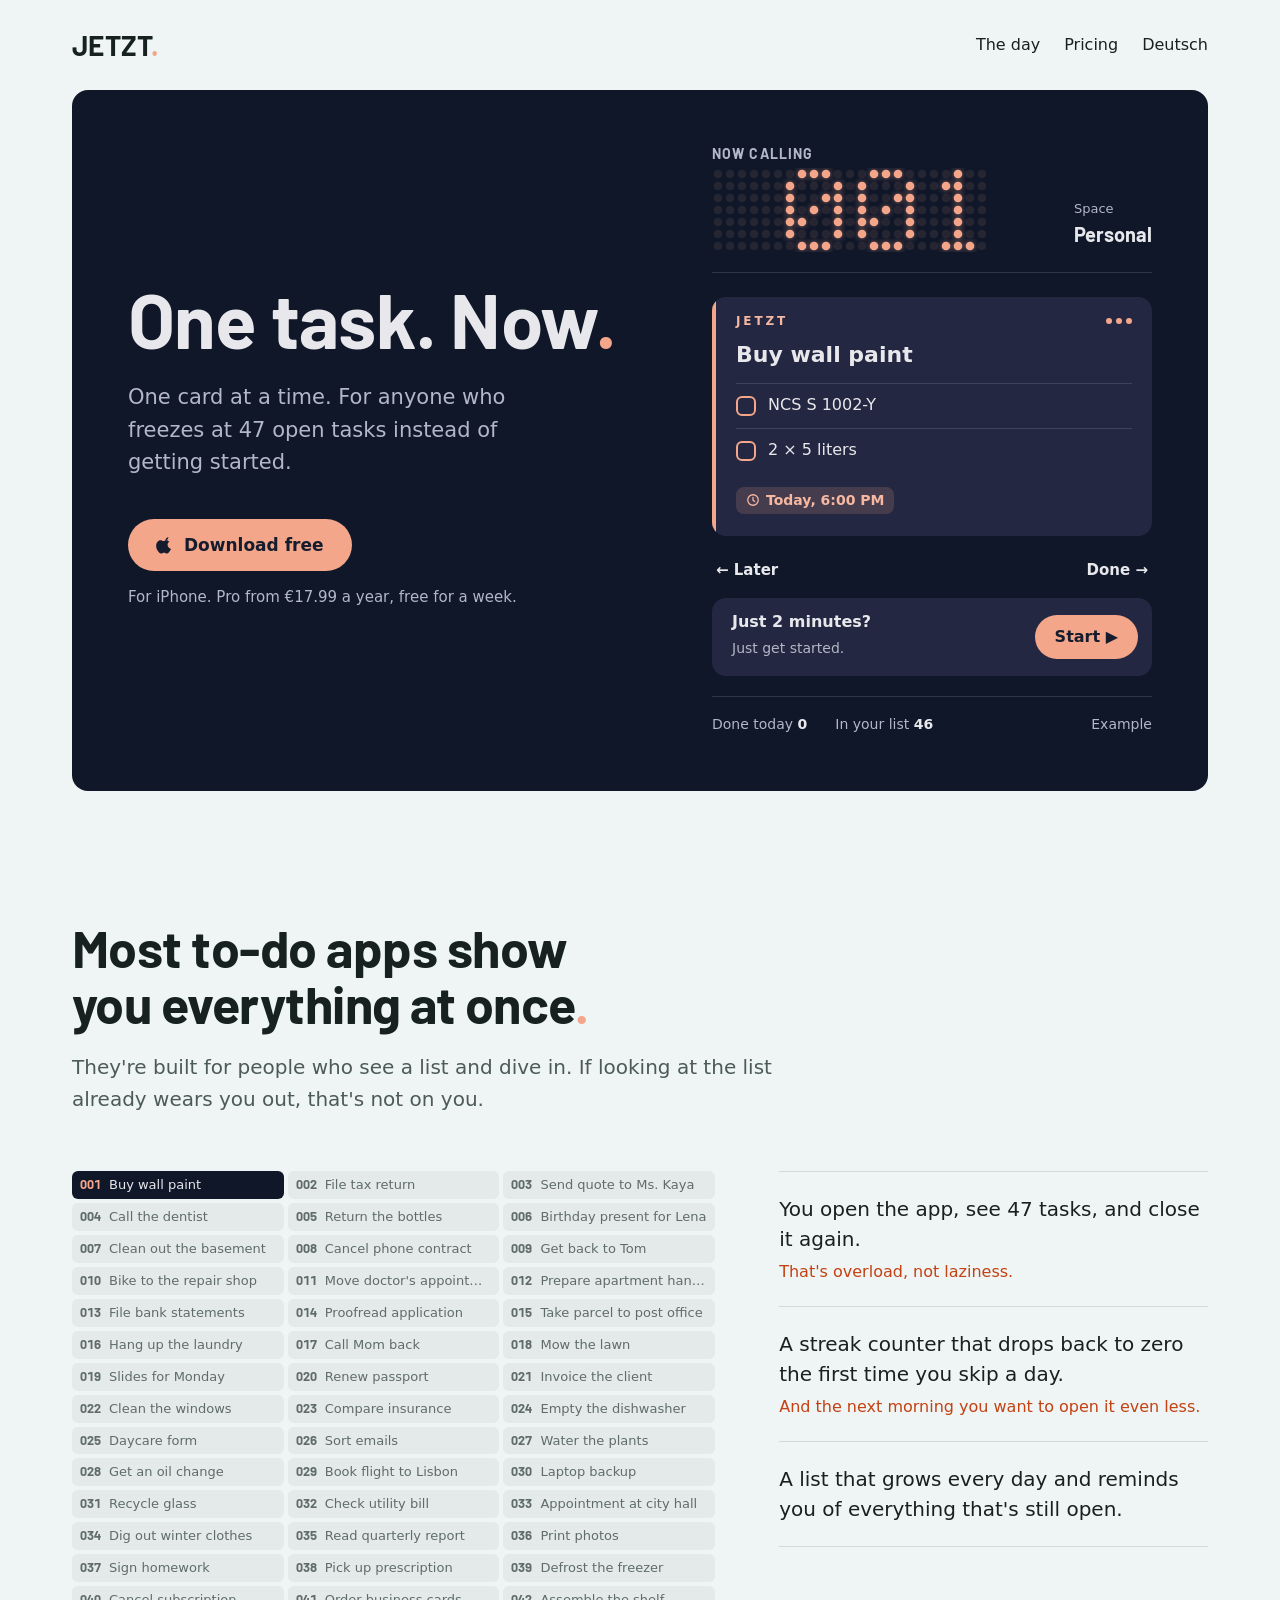
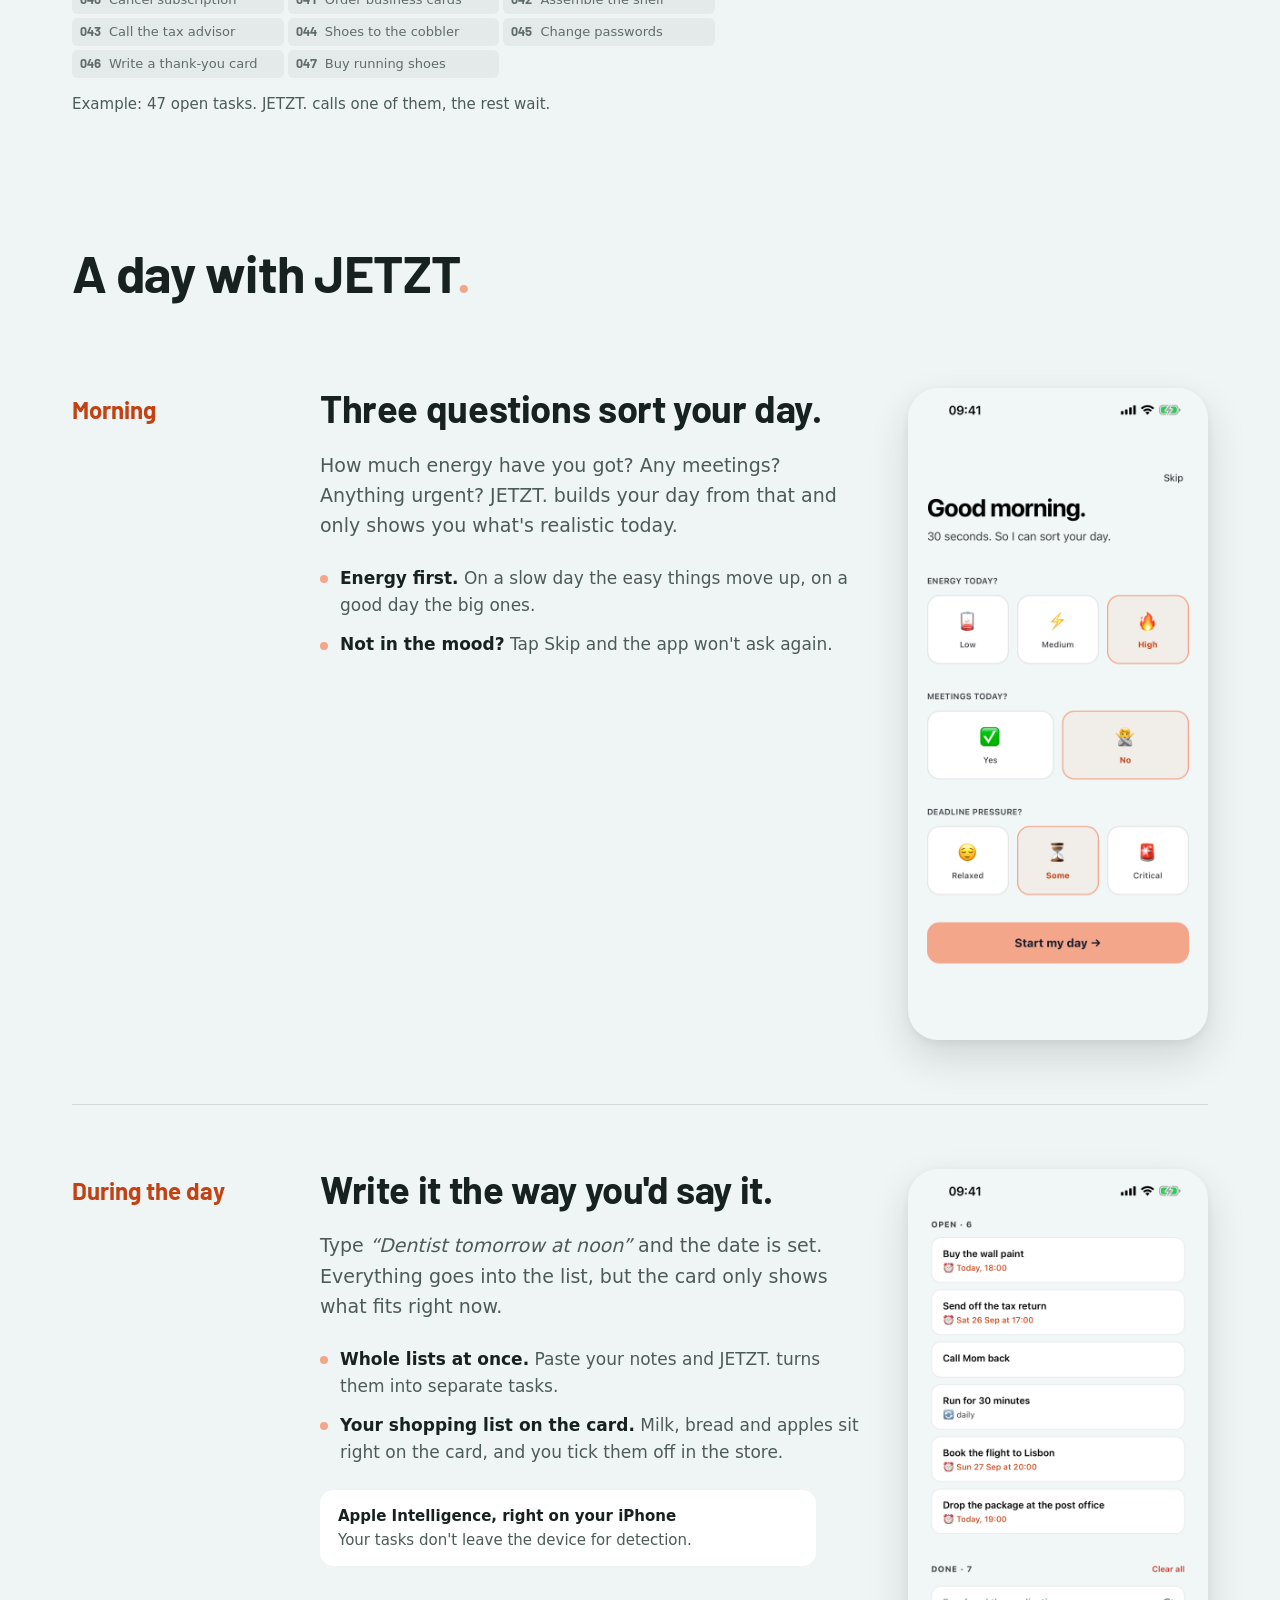
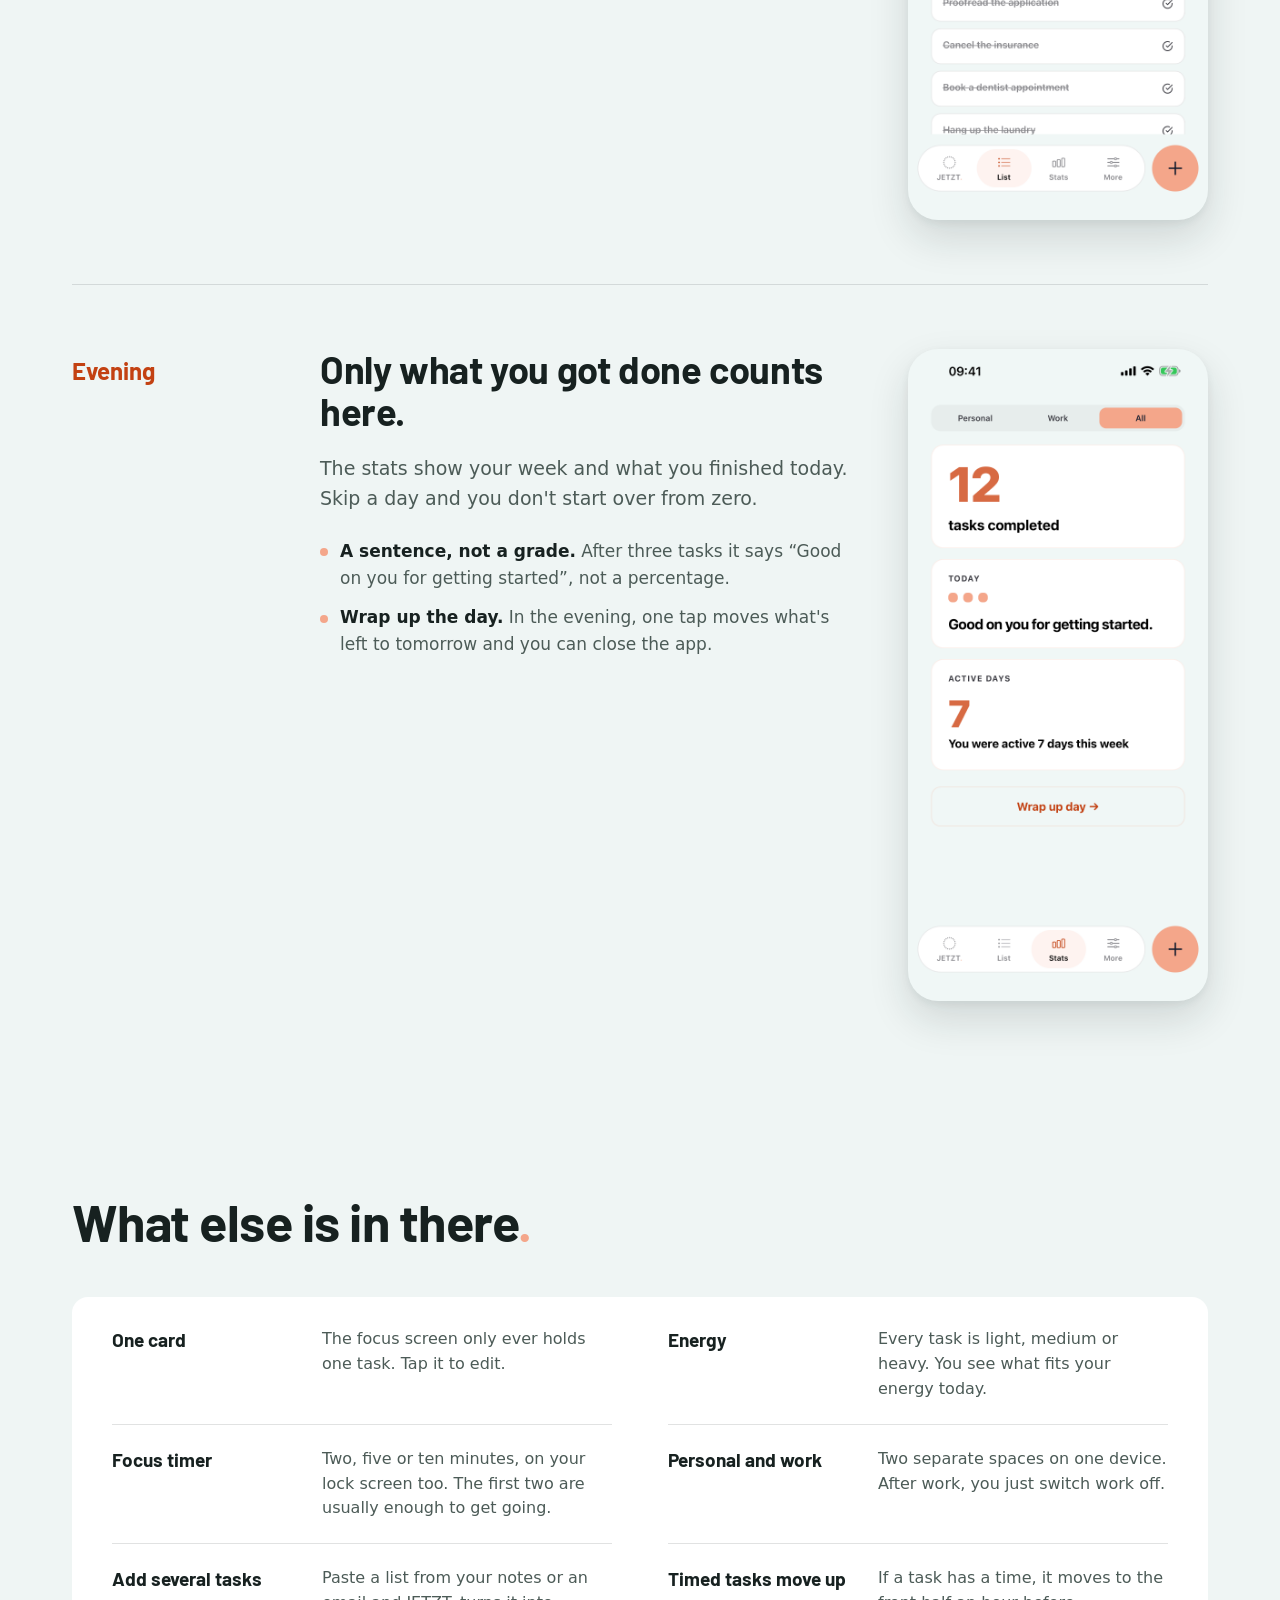
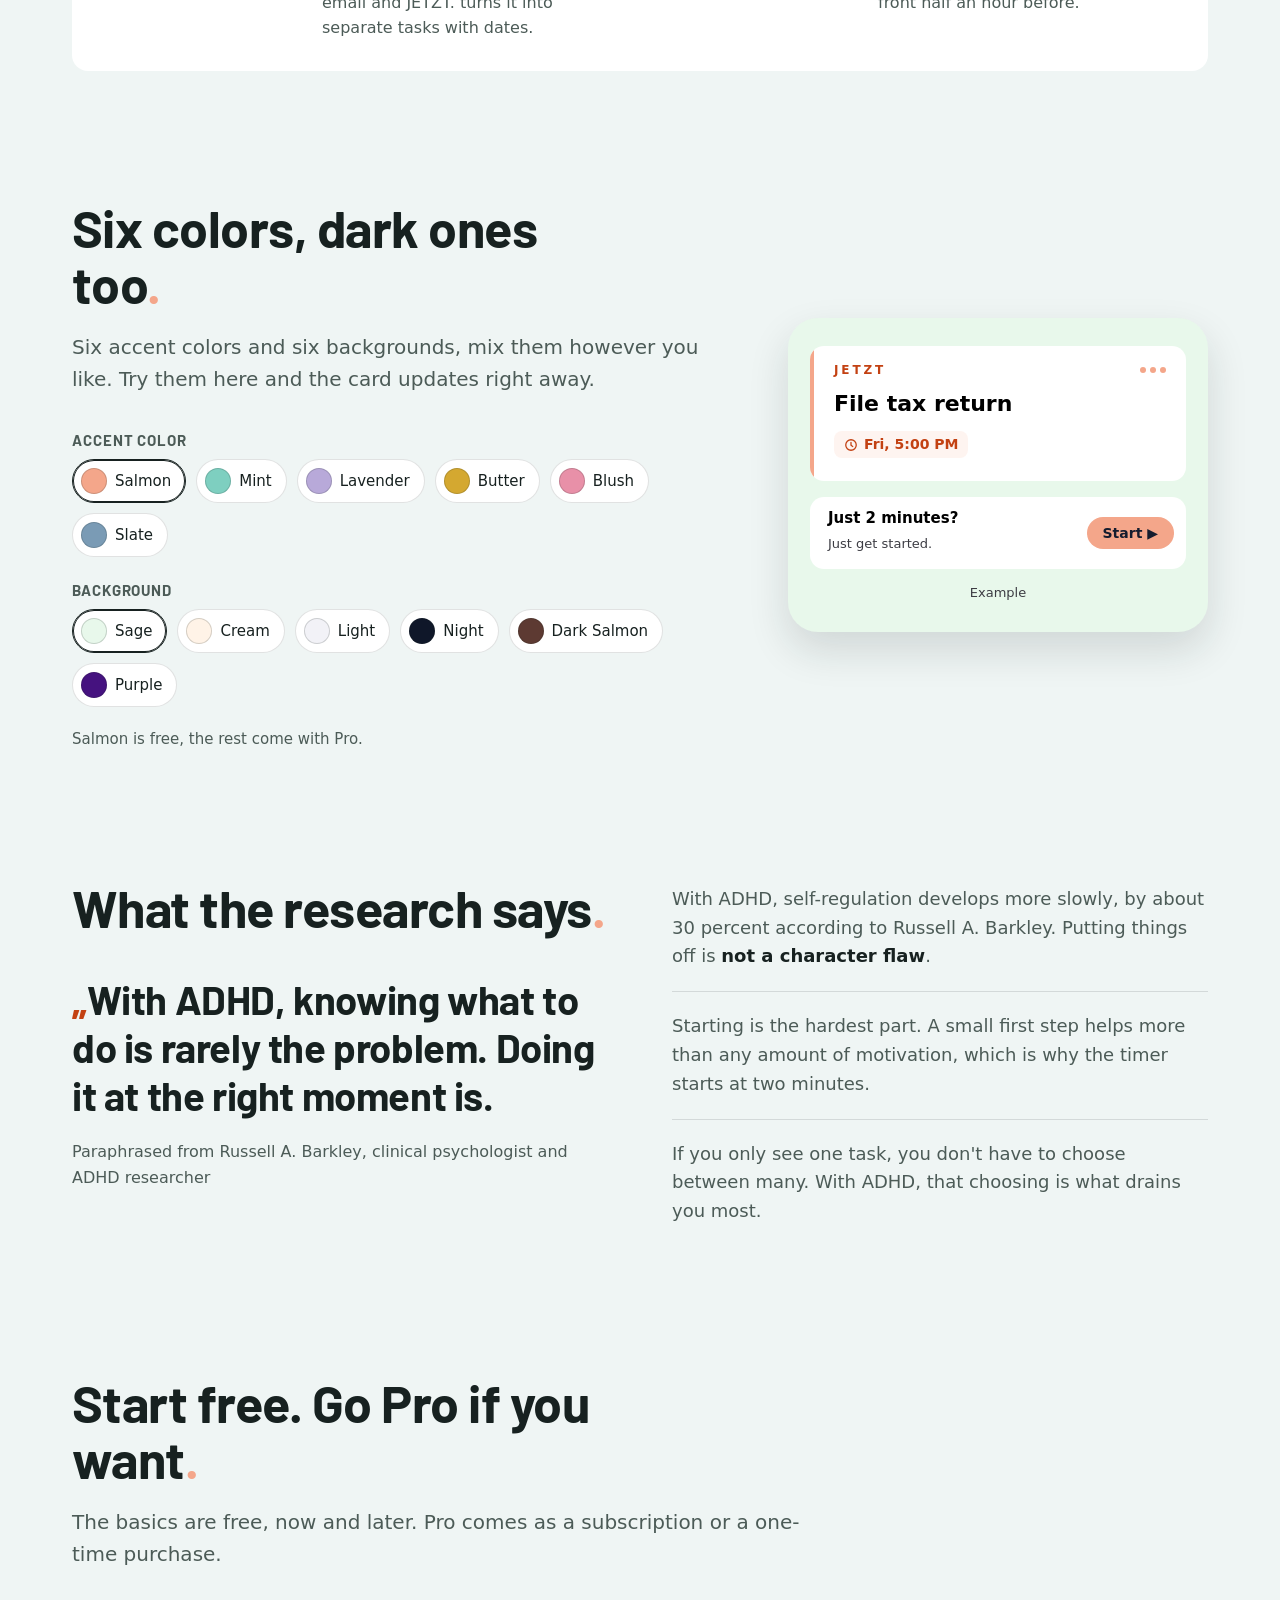
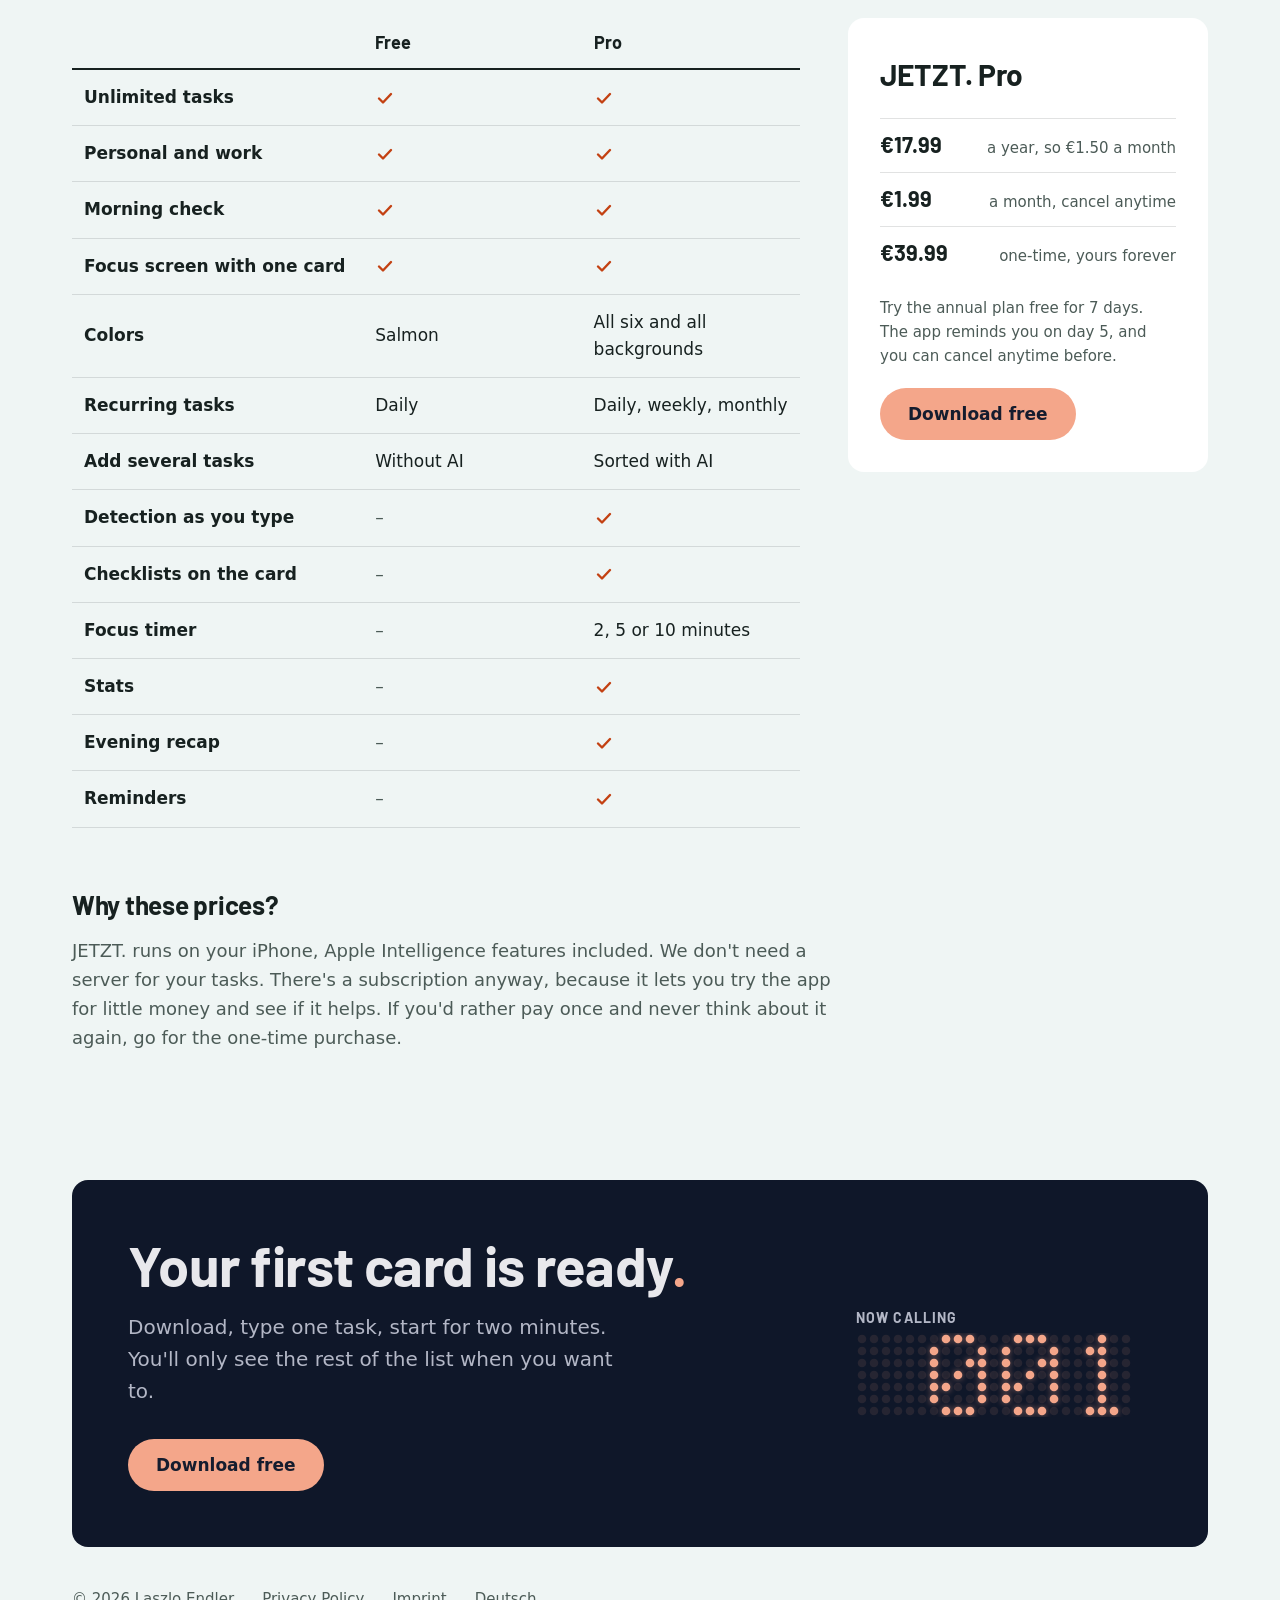
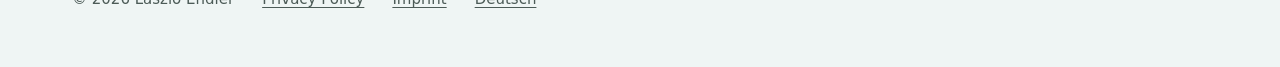
==== en/index.html @ fbcfc81a "JETZT.: neue Website als Aufrufanzeige Startseite als Anzeigetafel: Die echte Fokus-Karte der App ru" ====
<!doctype html>
<html lang="en">
<head>
<meta charset="utf-8">
<meta name="viewport" content="width=device-width, initial-scale=1">
<title>JETZT. One task. Now.</title>
<meta name="description" content="JETZT. only ever shows you one task and helps you get started. For iPhone, free on the App Store.">
<meta name="apple-itunes-app" content="app-id=6775079850">
<link rel="alternate" hreflang="de" href="https://laszloendler.github.io/jetzt-app/">
<link rel="alternate" hreflang="en" href="https://laszloendler.github.io/jetzt-app/en/">
<link rel="stylesheet" href="../site.css">
<script>document.documentElement.classList.add('js')</script>
</head>
<body>
<div class="wrap">
<header class="top">
<a class="logo" href="./" aria-label="JETZT.">JETZT<span>.</span></a>
<nav aria-label="Main menu">
<a href="#tag">The day</a>
<a href="#preis">Pricing</a>
<a href="../" lang="de">Deutsch</a>
</nav>
</header>

<main>
<section class="board night" aria-labelledby="titel">
<div>
<h1 id="titel">One task. Now<span class="pt">.</span></h1>
<p class="sub">One card at a time. For anyone who freezes at 47 open tasks instead of getting started.</p>
<div class="act">
<a class="btn" href="https://apps.apple.com/app/id6775079850"><svg width="18" height="20" viewBox="0 0 24 24" fill="currentColor" aria-hidden="true"><path d="M16.5 1.5c.1 1-.3 2-1 2.8-.7.8-1.8 1.4-2.8 1.3-.1-1 .4-2 1-2.7.7-.8 1.9-1.3 2.8-1.4zM20 17.2c-.5 1.2-.8 1.7-1.5 2.8-1 1.5-2.3 3.3-4 3.4-1.5 0-1.9-1-3.9-1-2 0-2.4 1-3.9 1-1.7 0-3-1.7-3.9-3.1C-.3 16.9-.6 11 1.9 8c1-1.4 2.6-2.3 4.2-2.3 1.6 0 2.6 1 3.9 1 1.3 0 2-1 3.9-1 1.4 0 2.9.8 3.9 2.1-3.4 1.9-2.9 6.8.3 8.4z"/></svg>Download free</a>
<p class="price">For iPhone. Pro from €17.99 a year, free for a week.</p>
</div>
</div>

<div class="display" id="display" aria-label="Example: the JETZT. focus screen" role="group">
<div class="call">
<span class="lbl" id="call-lbl">Now calling</span>
<canvas class="matrix" id="matrix" aria-hidden="true"></canvas><span class="matrix-text num" aria-hidden="true">001</span>
<span></span>
<span class="area"><small>Space</small><span id="area">Personal</span></span>
</div>
<p class="sr" id="live" aria-live="polite"></p>
<div class="screen">
<article class="fcard" id="fcard">
<div class="fhead"><span class="fbrand">JETZT</span><span class="fdots" aria-hidden="true"><i></i><i></i><i></i></span></div>
<p class="ftitle" id="ftitle">Buy wall paint</p>
<ul class="flist" id="flist"><li><button type="button" aria-pressed="false"><span class="bx"><svg width="12" height="10" viewBox="0 0 12 10" aria-hidden="true"><path d="M1 5l3.5 3.5L11 1" fill="none" stroke="#151c2e" stroke-width="2.2" stroke-linecap="round" stroke-linejoin="round"/></svg></span><span class="tx">NCS S 1002-Y</span></button></li><li><button type="button" aria-pressed="false"><span class="bx"><svg width="12" height="10" viewBox="0 0 12 10" aria-hidden="true"><path d="M1 5l3.5 3.5L11 1" fill="none" stroke="#151c2e" stroke-width="2.2" stroke-linecap="round" stroke-linejoin="round"/></svg></span><span class="tx">2 × 5 liters</span></button></li></ul>
<span class="fchip" id="fchip"><svg width="14" height="14" viewBox="0 0 24 24" fill="none" stroke="currentColor" stroke-width="2.2" aria-hidden="true"><circle cx="12" cy="12" r="9"/><path d="M12 7.5v5l3 2" stroke-linecap="round" stroke-linejoin="round"/></svg><span id="fchip-t">Today, 6:00 PM</span></span>
<p class="fempty" id="fempty" hidden>That was every example. In the app, the next card would be up now.</p>
</article>
<div class="swipe">
<button type="button" id="later">← Later</button>
<button type="button" id="done">Done →</button>
</div>
<div class="startbar">
<div><b id="sb-h">Just 2 minutes?</b><span id="sb-s">Just get started.</span></div>
<button type="button" class="btn" id="start" aria-pressed="false">Start ▶</button>
</div>
</div>
<p class="tally"><span>Done today <b class="num" id="n-done">0</b></span><span>In your list <b class="num" id="n-list">46</b></span><span class="ex">Example</span></p>
</div>
</section>

<section class="sec" aria-labelledby="problem">
<h2 class="h2" id="problem">Most to-do apps show you everything at once<span class="pt">.</span></h2>
<p class="lede">They're built for people who see a list and dive in. If looking at the list already wears you out, that's not on you.</p>
<div class="queue">
<div>
<ol class="tickets" aria-hidden="true"><li class="on"><b>001</b>Buy wall paint</li><li><b>002</b>File tax return</li><li><b>003</b>Send quote to Ms. Kaya</li><li><b>004</b>Call the dentist</li><li><b>005</b>Return the bottles</li><li><b>006</b>Birthday present for Lena</li><li><b>007</b>Clean out the basement</li><li><b>008</b>Cancel phone contract</li><li><b>009</b>Get back to Tom</li><li><b>010</b>Bike to the repair shop</li><li><b>011</b>Move doctor's appointment</li><li><b>012</b>Prepare apartment handover</li><li><b>013</b>File bank statements</li><li><b>014</b>Proofread application</li><li><b>015</b>Take parcel to post office</li><li><b>016</b>Hang up the laundry</li><li><b>017</b>Call Mom back</li><li><b>018</b>Mow the lawn</li><li><b>019</b>Slides for Monday</li><li><b>020</b>Renew passport</li><li><b>021</b>Invoice the client</li><li><b>022</b>Clean the windows</li><li><b>023</b>Compare insurance</li><li><b>024</b>Empty the dishwasher</li><li><b>025</b>Daycare form</li><li><b>026</b>Sort emails</li><li><b>027</b>Water the plants</li><li><b>028</b>Get an oil change</li><li><b>029</b>Book flight to Lisbon</li><li><b>030</b>Laptop backup</li><li><b>031</b>Recycle glass</li><li><b>032</b>Check utility bill</li><li><b>033</b>Appointment at city hall</li><li><b>034</b>Dig out winter clothes</li><li><b>035</b>Read quarterly report</li><li><b>036</b>Print photos</li><li><b>037</b>Sign homework</li><li><b>038</b>Pick up prescription</li><li><b>039</b>Defrost the freezer</li><li><b>040</b>Cancel subscription</li><li><b>041</b>Order business cards</li><li><b>042</b>Assemble the shelf</li><li><b>043</b>Call the tax advisor</li><li><b>044</b>Shoes to the cobbler</li><li><b>045</b>Change passwords</li><li><b>046</b>Write a thank-you card</li><li><b>047</b>Buy running shoes</li></ol>
<p class="tickets-cap">Example: 47 open tasks. JETZT. calls one of them, the rest wait.</p>
</div>
<ul class="pains">
<li><p>You open the app, see 47 tasks, and close it again.<em>That's overload, not laziness.</em></p></li>
<li><p>A streak counter that drops back to zero the first time you skip a day.<em>And the next morning you want to open it even less.</em></p></li>
<li><p>A list that grows every day and reminds you of everything that's still open.</p></li>
</ul>
</div>
</section>

<section class="sec" id="tag" aria-labelledby="tag-h">
<h2 class="h2" id="tag-h">A day with JETZT<span class="pt">.</span></h2>
<div class="day">
<article class="drow">
<p class="when">Morning</p>
<div>
<h3>Three questions sort your day.</h3>
<p class="lede">How much energy have you got? Any meetings? Anything urgent? JETZT. builds your day from that and only shows you what's realistic today.</p>
<ul class="points"><li><strong>Energy first.</strong> On a slow day the easy things move up, on a good day the big ones.</li><li><strong>Not in the mood?</strong> Tap Skip and the app won't ask again.</li></ul>
</div>
<img class="shot" src="../shots/en/04-morning-check.png" width="1320" height="2868" loading="lazy" alt="Morning check: pick energy, meetings and deadline pressure">
</article>
<article class="drow">
<p class="when">During the day</p>
<div>
<h3>Write it the way you'd say it.</h3>
<p class="lede">Type <em>“Dentist tomorrow at noon”</em> and the date is set. Everything goes into the list, but the card only shows what fits right now.</p>
<ul class="points"><li><strong>Whole lists at once.</strong> Paste your notes and JETZT. turns them into separate tasks.</li><li><strong>Your shopping list on the card.</strong> Milk, bread and apples sit right on the card, and you tick them off in the store.</li></ul>
<p class="ai"><strong>Apple Intelligence, right on your iPhone</strong><span>Your tasks don't leave the device for detection.</span></p>
</div>
<img class="shot" src="../shots/en/02-list.png" width="1320" height="2868" loading="lazy" alt="Task list with open and completed tasks">
</article>
<article class="drow">
<p class="when">Evening</p>
<div>
<h3>Only what you got done counts here.</h3>
<p class="lede">The stats show your week and what you finished today. Skip a day and you don't start over from zero.</p>
<ul class="points"><li><strong>A sentence, not a grade.</strong> After three tasks it says “Good on you for getting started”, not a percentage.</li><li><strong>Wrap up the day.</strong> In the evening, one tap moves what's left to tomorrow and you can close the app.</li></ul>
</div>
<img class="shot" src="../shots/en/05-stats.png" width="1320" height="2868" loading="lazy" alt="Stats screen: tasks completed this week and end of day">
</article>
</div>
</section>

<section class="sec" aria-labelledby="feats-h">
<h2 class="h2" id="feats-h">What else is in there<span class="pt">.</span></h2>
<div class="feats">
<dl>
<div class="feat"><dt>One card</dt><dd>The focus screen only ever holds one task. Tap it to edit.</dd></div>
<div class="feat"><dt>Energy</dt><dd>Every task is light, medium or heavy. You see what fits your energy today.</dd></div>
<div class="feat"><dt>Focus timer</dt><dd>Two, five or ten minutes, on your lock screen too. The first two are usually enough to get going.</dd></div>
<div class="feat"><dt>Personal and work</dt><dd>Two separate spaces on one device. After work, you just switch work off.</dd></div>
<div class="feat"><dt>Add several tasks</dt><dd>Paste a list from your notes or an email and JETZT. turns it into separate tasks with dates.</dd></div>
<div class="feat"><dt>Timed tasks move up</dt><dd>If a task has a time, it moves to the front half an hour before.</dd></div>
</dl>
</div>
</section>

<section class="sec colors" aria-labelledby="farben">
<div>
<h2 class="h2" id="farben">Six colors, dark ones too<span class="pt">.</span></h2>
<p class="lede">Six accent colors and six backgrounds, mix them however you like. Try them here and the card updates right away.</p>
<form class="picker" id="picker">
<fieldset><legend>Accent color</legend><div class="sw"><label><input type="radio" name="accent" value="salmon" checked><i style="background:#f4a68a"></i>Salmon</label><label><input type="radio" name="accent" value="mint"><i style="background:#7ecfc0"></i>Mint</label><label><input type="radio" name="accent" value="lavender"><i style="background:#b8a9d9"></i>Lavender</label><label><input type="radio" name="accent" value="butter"><i style="background:#d4a830"></i>Butter</label><label><input type="radio" name="accent" value="blush"><i style="background:#e890a8"></i>Blush</label><label><input type="radio" name="accent" value="slate"><i style="background:#7a9bb5"></i>Slate</label></div></fieldset>
<fieldset><legend>Background</legend><div class="sw"><label><input type="radio" name="bg" value="mintLight" checked><i style="background:#e8f8eb"></i>Sage</label><label><input type="radio" name="bg" value="cream"><i style="background:#fff3e7"></i>Cream</label><label><input type="radio" name="bg" value="light"><i style="background:#f2f2f7"></i>Light</label><label><input type="radio" name="bg" value="night"><i style="background:#0f1729"></i>Night</label><label><input type="radio" name="bg" value="darkSalmon"><i style="background:#5d3a32"></i>Dark Salmon</label><label><input type="radio" name="bg" value="darkPurple"><i style="background:#45127f"></i>Purple</label></div></fieldset>
</form>
<p class="free">Salmon is free, the rest come with Pro.</p>
</div>
<figure class="preview" id="preview" style="margin:0">
<div class="pcard">
<div class="fhead"><span class="fbrand">JETZT</span><span class="fdots" aria-hidden="true"><i></i><i></i><i></i></span></div>
<p class="ftitle">File tax return</p>
<span class="fchip"><svg width="14" height="14" viewBox="0 0 24 24" fill="none" stroke="currentColor" stroke-width="2.2" aria-hidden="true"><circle cx="12" cy="12" r="9"/><path d="M12 7.5v5l3 2" stroke-linecap="round" stroke-linejoin="round"/></svg>Fri, 5:00 PM</span>
</div>
<div class="pbar"><div><b>Just 2 minutes?</b><span>Just get started.</span></div><span class="pstart">Start ▶</span></div>
<figcaption>Example</figcaption>
</figure>
</section>

<section class="sec research" aria-labelledby="forschung">
<div>
<h2 class="h2" id="forschung">What the research says<span class="pt">.</span></h2>
<figure class="quote" style="margin-top:40px">
<blockquote><p>With ADHD, knowing what to do is rarely the problem. Doing it at the right moment is.</p></blockquote>
<figcaption>Paraphrased from Russell A. Barkley, clinical psychologist and ADHD researcher</figcaption>
</figure>
</div>
<ul class="facts"><li>With ADHD, self-regulation develops more slowly, by about 30 percent according to Russell A. Barkley. Putting things off is <b>not a character flaw</b>.</li><li>Starting is the hardest part. A small first step helps more than any amount of motivation, which is why the timer starts at two minutes.</li><li>If you only see one task, you don't have to choose between many. With ADHD, that choosing is what drains you most.</li></ul>
</section>

<section class="sec" id="preis" aria-labelledby="preis-h">
<h2 class="h2" id="preis-h">Start free. Go Pro if you want<span class="pt">.</span></h2>
<p class="lede">The basics are free, now and later. Pro comes as a subscription or a one-time purchase.</p>
<div class="plans">
<table>
<caption class="sr">Features in the free version and in Pro</caption>
<thead><tr><th scope="col"><span class="sr">Feature</span></th><th scope="col">Free</th><th scope="col">Pro</th></tr></thead>
<tbody><tr><th scope="row">Unlimited tasks</th><td><svg width="20" height="20" viewBox="0 0 20 20" aria-hidden="true"><path d="M4 10.5l4 4L16 6" fill="none" stroke="currentColor" stroke-width="2.4" stroke-linecap="round" stroke-linejoin="round"/></svg><span class="sr">included</span></td><td><svg width="20" height="20" viewBox="0 0 20 20" aria-hidden="true"><path d="M4 10.5l4 4L16 6" fill="none" stroke="currentColor" stroke-width="2.4" stroke-linecap="round" stroke-linejoin="round"/></svg><span class="sr">included</span></td></tr><tr><th scope="row">Personal and work</th><td><svg width="20" height="20" viewBox="0 0 20 20" aria-hidden="true"><path d="M4 10.5l4 4L16 6" fill="none" stroke="currentColor" stroke-width="2.4" stroke-linecap="round" stroke-linejoin="round"/></svg><span class="sr">included</span></td><td><svg width="20" height="20" viewBox="0 0 20 20" aria-hidden="true"><path d="M4 10.5l4 4L16 6" fill="none" stroke="currentColor" stroke-width="2.4" stroke-linecap="round" stroke-linejoin="round"/></svg><span class="sr">included</span></td></tr><tr><th scope="row">Morning check</th><td><svg width="20" height="20" viewBox="0 0 20 20" aria-hidden="true"><path d="M4 10.5l4 4L16 6" fill="none" stroke="currentColor" stroke-width="2.4" stroke-linecap="round" stroke-linejoin="round"/></svg><span class="sr">included</span></td><td><svg width="20" height="20" viewBox="0 0 20 20" aria-hidden="true"><path d="M4 10.5l4 4L16 6" fill="none" stroke="currentColor" stroke-width="2.4" stroke-linecap="round" stroke-linejoin="round"/></svg><span class="sr">included</span></td></tr><tr><th scope="row">Focus screen with one card</th><td><svg width="20" height="20" viewBox="0 0 20 20" aria-hidden="true"><path d="M4 10.5l4 4L16 6" fill="none" stroke="currentColor" stroke-width="2.4" stroke-linecap="round" stroke-linejoin="round"/></svg><span class="sr">included</span></td><td><svg width="20" height="20" viewBox="0 0 20 20" aria-hidden="true"><path d="M4 10.5l4 4L16 6" fill="none" stroke="currentColor" stroke-width="2.4" stroke-linecap="round" stroke-linejoin="round"/></svg><span class="sr">included</span></td></tr><tr><th scope="row">Colors</th><td>Salmon</td><td>All six and all backgrounds</td></tr><tr><th scope="row">Recurring tasks</th><td>Daily</td><td>Daily, weekly, monthly</td></tr><tr><th scope="row">Add several tasks</th><td>Without AI</td><td>Sorted with AI</td></tr><tr><th scope="row">Detection as you type</th><td><span class="no" aria-hidden="true">–</span><span class="sr">not included</span></td><td><svg width="20" height="20" viewBox="0 0 20 20" aria-hidden="true"><path d="M4 10.5l4 4L16 6" fill="none" stroke="currentColor" stroke-width="2.4" stroke-linecap="round" stroke-linejoin="round"/></svg><span class="sr">included</span></td></tr><tr><th scope="row">Checklists on the card</th><td><span class="no" aria-hidden="true">–</span><span class="sr">not included</span></td><td><svg width="20" height="20" viewBox="0 0 20 20" aria-hidden="true"><path d="M4 10.5l4 4L16 6" fill="none" stroke="currentColor" stroke-width="2.4" stroke-linecap="round" stroke-linejoin="round"/></svg><span class="sr">included</span></td></tr><tr><th scope="row">Focus timer</th><td><span class="no" aria-hidden="true">–</span><span class="sr">not included</span></td><td>2, 5 or 10 minutes</td></tr><tr><th scope="row">Stats</th><td><span class="no" aria-hidden="true">–</span><span class="sr">not included</span></td><td><svg width="20" height="20" viewBox="0 0 20 20" aria-hidden="true"><path d="M4 10.5l4 4L16 6" fill="none" stroke="currentColor" stroke-width="2.4" stroke-linecap="round" stroke-linejoin="round"/></svg><span class="sr">included</span></td></tr><tr><th scope="row">Evening recap</th><td><span class="no" aria-hidden="true">–</span><span class="sr">not included</span></td><td><svg width="20" height="20" viewBox="0 0 20 20" aria-hidden="true"><path d="M4 10.5l4 4L16 6" fill="none" stroke="currentColor" stroke-width="2.4" stroke-linecap="round" stroke-linejoin="round"/></svg><span class="sr">included</span></td></tr><tr><th scope="row">Reminders</th><td><span class="no" aria-hidden="true">–</span><span class="sr">not included</span></td><td><svg width="20" height="20" viewBox="0 0 20 20" aria-hidden="true"><path d="M4 10.5l4 4L16 6" fill="none" stroke="currentColor" stroke-width="2.4" stroke-linecap="round" stroke-linejoin="round"/></svg><span class="sr">included</span></td></tr></tbody>
</table>
<div class="pro">
<h3>JETZT. Pro</h3>
<ul>
<li><b class="num">€17.99</b><span>a year, so €1.50 a month</span></li>
<li><b class="num">€1.99</b><span>a month, cancel anytime</span></li>
<li><b class="num">€39.99</b><span>one-time, yours forever</span></li>
</ul>
<p>Try the annual plan free for 7 days. The app reminds you on day 5, and you can cancel anytime before.</p>
<a class="btn" href="https://apps.apple.com/app/id6775079850">Download free</a>
</div>
</div>
<div class="why">
<h3>Why these prices?</h3>
<p>JETZT. runs on your iPhone, Apple Intelligence features included. We don't need a server for your tasks. There's a subscription anyway, because it lets you try the app for little money and see if it helps. If you'd rather pay once and never think about it again, go for the one-time purchase.</p>
</div>
</section>

<section class="close night" aria-labelledby="schluss">
<div>
<h2 id="schluss">Your first card is ready<span class="pt">.</span></h2>
<p>Download, type one task, start for two minutes. You'll only see the rest of the list when you want to.</p>
<div style="margin-top:32px"><a class="btn" href="https://apps.apple.com/app/id6775079850">Download free</a></div>
</div>
<div class="call" aria-hidden="true">
<span class="lbl">Now calling</span>
<canvas class="matrix" data-text="001"></canvas><span class="matrix-text num">001</span>
</div>
</section>
</main>

<footer class="foot">
<span>© 2026 Laszlo Endler</span>
<a href="https://laszloendler.github.io/jetzt-app-legal/JETZT-Datenschutzerklaerung.html">Privacy Policy</a>
<a href="https://laszloendler.github.io/jetzt-app-legal/JETZT-Impressum.html">Imprint</a>
<a href="../" lang="de">Deutsch</a>
</footer>
</div>
<script type="application/json" id="data">{"start": "Start ▶", "stop": "Pause", "call": "Now calling", "focus": "Focus", "allDone": "That's everything for today.", "callSay": "Now calling {n}: {t}", "timerSay": "Two minutes are running.", "timeUp": "Two minutes done.", "tasks": [{"title": "Buy wall paint", "chip": "Today, 6:00 PM", "area": "Personal", "list": ["NCS S 1002-Y", "2 × 5 liters"]}, {"title": "File tax return", "chip": "Fri, 5:00 PM", "area": "Personal"}, {"title": "Send quote to Ms. Kaya", "chip": "Today, 11:30 AM", "area": "Work"}, {"title": "Call the dentist", "chip": "Tomorrow", "area": "Personal"}, {"title": "Return the bottles", "chip": "", "area": "Personal"}], "accents": [{"key": "salmon", "accent": "#f4a68a", "onLight": "#c34112", "onDark": "#f6b8a1", "soft": "rgba(244,166,138,.13)"}, {"key": "mint", "accent": "#7ecfc0", "onLight": "#2d786a", "onDark": "#85d2c4", "soft": "rgba(126,207,192,.13)"}, {"key": "lavender", "accent": "#b8a9d9", "onLight": "#7b5fb8", "onDark": "#cabee2", "soft": "rgba(184,169,217,.13)"}, {"key": "butter", "accent": "#d4a830", "onLight": "#876a1c", "onDark": "#e0c16b", "soft": "rgba(212,168,48,.13)"}, {"key": "blush", "accent": "#e890a8", "onLight": "#ce2b57", "onDark": "#f0b6c6", "soft": "rgba(232,144,168,.13)"}, {"key": "slate", "accent": "#7a9bb5", "onLight": "#4f728e", "onDark": "#b5c7d6", "soft": "rgba(122,155,181,.13)"}], "bgs": [{"key": "mintLight", "hex": "#e8f8eb", "card": "#ffffff", "dark": false}, {"key": "cream", "hex": "#fff3e7", "card": "#ffffff", "dark": false}, {"key": "light", "hex": "#f2f2f7", "card": "#ffffff", "dark": false}, {"key": "night", "hex": "#0f1729", "card": "#232741", "dark": true}, {"key": "darkSalmon", "hex": "#5d3a32", "card": "#6e483e", "dark": true}, {"key": "darkPurple", "hex": "#45127f", "card": "#5e27a6", "dark": true}]}</script>
<script src="../site.js"></script>
</body>
</html>
---- site.css ----
@font-face{font-family:"Barlow";font-weight:700;font-style:normal;font-display:swap;src:url(fonts/barlow-700.woff2) format("woff2")}

:root{
  --ground:#eff5f4;
  --card:#ffffff;
  --ink:#172120;
  --ink-2:#4c5b57;
  --rule:rgba(23,33,32,.13);
  --accent:#f4a68a;
  --accent-ink:#c34112;
  --accent-soft:rgba(244,166,138,.16);
  --on-accent:#151c2e;
  --night:#0f1729;
  --night-card:#232741;
  --night-seg:#40435a;
  --night-ink:#e8e8ec;
  --night-2:#b3b7c6;
  --night-rule:rgba(232,232,236,.14);
  --night-accent-ink:#f6b8a1;
  --head:"Barlow",system-ui,-apple-system,"Segoe UI",sans-serif;
  --body:system-ui,-apple-system,"Segoe UI",Roboto,sans-serif;
  --r-panel:16px;
  --r-card:14px;
  --wrap:1200px;
  --gutter:32px;
  --section:128px;
}

*{box-sizing:border-box}
html{scroll-behavior:smooth;-webkit-text-size-adjust:100%}
@media (prefers-reduced-motion:reduce){html{scroll-behavior:auto}}
body{margin:0;background:var(--ground);color:var(--ink);font:18px/1.6 var(--body);-webkit-font-smoothing:antialiased}
img{max-width:100%;display:block}
a{color:var(--accent-ink);text-underline-offset:3px}
::selection{background:var(--accent);color:var(--on-accent)}
:focus-visible{outline:2px solid var(--accent-ink);outline-offset:3px;border-radius:6px}
.night :focus-visible{outline-color:var(--accent)}
h1,h2,h3{font-family:var(--head);font-weight:700;margin:0;letter-spacing:-.01em}
h1 .pt,h2 .pt{color:var(--accent)}
p{margin:0}
.wrap{max-width:var(--wrap);margin:0 auto;padding-inline:var(--gutter)}
.sr{position:absolute;width:1px;height:1px;overflow:hidden;clip:rect(0 0 0 0);white-space:nowrap}
.num{font-variant-numeric:tabular-nums}

/* Kopf */
.top{display:flex;flex-wrap:wrap;align-items:center;justify-content:space-between;gap:12px 24px;padding-block:22px}
.logo{font:700 28px/1 var(--head);color:var(--ink);text-decoration:none;letter-spacing:.01em}
.logo span{color:var(--accent)}
.top nav{display:flex;flex-wrap:wrap;gap:4px 24px;font-size:16px}
.top nav a{color:var(--ink);text-decoration:none;padding-block:10px}
.top nav a:hover{color:var(--accent-ink);text-decoration:underline}

/* Knöpfe */
.btn{display:inline-flex;align-items:center;gap:10px;min-height:52px;padding:14px 28px;border-radius:999px;background:var(--accent);color:var(--on-accent);font:600 17px/1.2 var(--body);text-decoration:none;border:0;cursor:pointer}
.btn:hover{background:#f6b8a1}
.btn svg{flex:none}

/* Tafel */
.night{background:var(--night);color:var(--night-ink);border-radius:var(--r-panel)}
.board{display:grid;grid-template-columns:minmax(0,1fr) 440px;gap:64px;padding:56px;align-items:center}
.board h1{font-size:76px;line-height:1.02;margin-top:8px}
.board .sub{font-size:21px;line-height:1.55;color:var(--night-2);max-width:30ch;margin-top:24px}
.board .act{margin-top:40px;display:flex;flex-direction:column;align-items:flex-start;gap:14px}
.board .price{font-size:15px;color:var(--night-2)}
.lbl{font:700 14px/1.2 var(--head);letter-spacing:.08em;text-transform:uppercase;color:var(--night-2)}

.call{display:grid;grid-template-columns:auto 1fr auto;align-items:end;gap:6px 20px;padding-bottom:20px;border-bottom:1px solid var(--night-rule)}
.call .lbl{grid-column:1/-1}
.matrix{display:block;height:84px;width:calc(84px * 23 / 7)}
.matrix-text{font:700 64px/84px var(--head);color:var(--accent)}
.js .matrix-text{display:none}
html:not(.js) .matrix{display:none}
.area{font:700 20px/1.2 var(--head);color:var(--night-ink);padding-bottom:6px}
.area small{display:block;font:500 13px/1.4 var(--body);color:var(--night-2);margin-bottom:4px}

.screen{padding-top:24px}
.fcard{position:relative;background:var(--night-card);border-radius:var(--r-card);padding:18px 20px 20px 24px;overflow:hidden;min-height:176px}
.fcard::before{content:"";position:absolute;left:0;top:0;bottom:0;width:4px;background:var(--accent)}
.fhead{display:flex;justify-content:space-between;align-items:center}
.fbrand{font:700 12px/1 var(--body);letter-spacing:.24em;color:var(--night-accent-ink)}
.fdots{display:flex;gap:4px}.fdots i{width:6px;height:6px;border-radius:50%;background:var(--accent)}
.ftitle{font:700 22px/1.25 var(--body);margin-top:14px;color:var(--night-ink)}
.flist{list-style:none;margin:14px 0 0;padding:0}
.flist li{border-top:1px solid var(--night-rule)}
.flist button{display:flex;align-items:center;gap:12px;width:100%;min-height:44px;background:none;border:0;color:var(--night-ink);font:16px/1.3 var(--body);text-align:left;cursor:pointer;padding:0}
.flist .bx{flex:none;width:20px;height:20px;border:2px solid var(--accent);border-radius:6px;display:grid;place-items:center}
.flist .bx svg{display:none}
.flist [aria-pressed="true"] .bx{background:var(--accent)}
.flist [aria-pressed="true"] .bx svg{display:block}
.flist [aria-pressed="true"] .tx{text-decoration:line-through;color:var(--night-2)}
.fchip{display:inline-flex;align-items:center;gap:6px;margin-top:14px;padding:5px 10px;border-radius:8px;background:rgba(244,166,138,.16);color:var(--night-accent-ink);font:600 14px/1.2 var(--body)}
.fchip[hidden]{display:none}
.fempty{font:500 17px/1.5 var(--body);color:var(--night-2);margin-top:14px}

.swipe{display:flex;justify-content:space-between;margin-top:12px}
.swipe button{min-height:44px;padding:0 4px;background:none;border:0;color:var(--night-ink);font:600 15px/1 var(--body);cursor:pointer;border-radius:8px}
.swipe button:hover{color:var(--night-accent-ink)}
.swipe button:disabled{color:var(--night-2);cursor:default;opacity:.6}
.startbar{display:flex;align-items:center;justify-content:space-between;gap:16px;margin-top:6px;background:var(--night-card);border-radius:var(--r-card);padding:14px 14px 14px 20px}
.startbar b{display:block;font:700 16px/1.3 var(--body)}
.startbar span{font-size:14px;color:var(--night-2)}
.startbar .btn{min-height:44px;padding:10px 20px;font-size:16px}

.tally{display:flex;flex-wrap:wrap;gap:6px 28px;margin-top:20px;padding-top:16px;border-top:1px solid var(--night-rule);font-size:14px;color:var(--night-2)}
.tally b{color:var(--night-ink);font-weight:600}
.tally .ex{margin-left:auto}

@media (prefers-reduced-motion:no-preference){
  .fcard.in{animation:callin .22s ease-out}
}
@keyframes callin{from{transform:translateY(10px)}to{transform:none}}

/* Abschnitte */
.sec{padding-block:var(--section) 0}
.h2{font-size:52px;line-height:1.08;max-width:18ch}
.lede{font-size:20px;line-height:1.6;color:var(--ink-2);max-width:58ch;margin-top:20px}

/* Warteraum */
.queue{display:grid;grid-template-columns:minmax(0,1.5fr) minmax(0,1fr);gap:64px;margin-top:56px;align-items:start}
.tickets{display:grid;grid-template-columns:repeat(3,minmax(0,1fr));gap:4px;list-style:none;margin:0;padding:0}
.tickets li{display:block;min-width:0;padding:5px 8px;border-radius:6px;background:rgba(23,33,32,.05);color:#5f6c69;font-size:13px;line-height:1.3;white-space:nowrap;overflow:hidden;text-overflow:ellipsis}
.tickets b{margin-right:8px;font:700 13px/1.3 var(--head);font-variant-numeric:tabular-nums;color:#5f6c69}
.tickets li.on{background:var(--night);color:var(--night-ink)}
.tickets li.on b{color:var(--accent)}
.tickets-cap{font-size:15px;color:var(--ink-2);margin-top:14px}
.pains{list-style:none;margin:0;padding:0}
.pains li{padding-block:22px;border-top:1px solid var(--rule)}
.pains li:last-child{border-bottom:1px solid var(--rule)}
.pains p{font-size:20px;line-height:1.5}
.pains em{display:block;font-style:normal;font-size:16px;color:var(--accent-ink);margin-top:6px}

/* Tagesablauf */
.day{margin-top:24px}
.drow{display:grid;grid-template-columns:200px minmax(0,1fr) 300px;gap:48px;align-items:start;padding-block:64px;border-top:1px solid var(--rule)}
.drow:first-child{border-top:0}
.when{font:700 24px/1.2 var(--head);color:var(--accent-ink);padding-top:8px}
.drow h3{font-size:38px;line-height:1.1}
.drow .lede{font-size:19px}
.points{list-style:none;margin:24px 0 0;padding:0;max-width:58ch}
.points li{padding-left:20px;position:relative;margin-top:12px;font-size:17px;color:var(--ink-2)}
.points li::before{content:"";position:absolute;left:0;top:.62em;width:8px;height:8px;border-radius:50%;background:var(--accent)}
.points strong{color:var(--ink);font-weight:600}
.shot{aspect-ratio:1320/2868;border-radius:30px;box-shadow:0 18px 40px rgba(23,33,32,.14),0 3px 8px rgba(23,33,32,.06);width:100%;height:auto;background:var(--card)}
.ai{margin-top:24px;padding:14px 18px;border-radius:var(--r-card);background:var(--card);font-size:15px;max-width:52ch}
.ai strong{display:block;font-weight:600}
.ai span{color:var(--ink-2)}

/* Anzeigetabelle */
.feats{margin-top:48px;background:var(--card);border-radius:var(--r-panel);padding:8px 40px}
.feats dl{margin:0;display:grid;grid-template-columns:repeat(2,minmax(0,1fr));column-gap:56px}
.feat{display:grid;grid-template-columns:190px minmax(0,1fr);gap:20px;padding-block:22px;border-top:1px solid var(--rule)}
.feat:nth-child(-n+2){border-top:0}
.feat dt{font:700 19px/1.35 var(--head)}
.feat dd{margin:0;font-size:16px;line-height:1.55;color:var(--ink-2)}

/* Farben */
.colors{display:grid;grid-template-columns:minmax(0,1fr) 420px;gap:64px;align-items:center}
.picker{margin-top:36px;display:grid;gap:24px}
.picker fieldset{border:0;margin:0;padding:0}
.picker legend{font:700 15px/1.2 var(--head);letter-spacing:.06em;text-transform:uppercase;color:var(--ink-2);margin-bottom:10px;padding:0}
.sw{display:flex;flex-wrap:wrap;gap:10px}
.sw label{position:relative;display:flex;align-items:center;gap:8px;min-height:44px;padding:6px 14px 6px 8px;border-radius:999px;background:var(--card);font-size:15px;cursor:pointer;border:1px solid var(--rule)}
.sw input{position:absolute;opacity:0;pointer-events:none}
.sw i{width:26px;height:26px;border-radius:50%;border:1px solid rgba(23,33,32,.18)}
.sw label:has(input:checked){border-color:var(--ink);box-shadow:inset 0 0 0 1px var(--ink)}
.sw label:has(input:focus-visible){outline:2px solid var(--accent-ink);outline-offset:3px}
.free{font-size:15px;color:var(--ink-2);margin-top:20px}
.preview{--p-bg:#e8f8eb;--p-card:#fff;--p-ink:#000;--p-2:#3c3c43;--p-acc:#f4a68a;--p-accink:#c34112;--p-soft:rgba(244,166,138,.13);background:var(--p-bg);border-radius:30px;padding:28px 22px;box-shadow:0 18px 40px rgba(23,33,32,.14);transition:background .25s ease-out}
.preview .pcard{position:relative;background:var(--p-card);border-radius:var(--r-card);padding:18px 20px 20px 24px;overflow:hidden;transition:background .25s ease-out}
.preview .pcard::before{content:"";position:absolute;left:0;top:0;bottom:0;width:4px;background:var(--p-acc)}
.preview .fbrand{color:var(--p-accink)}
.preview .fdots i{background:var(--p-acc)}
.preview .ftitle{color:var(--p-ink)}
.preview .fchip{background:var(--p-soft);color:var(--p-accink)}
.preview .pbar{display:flex;align-items:center;justify-content:space-between;margin-top:16px;background:var(--p-card);border-radius:var(--r-card);padding:12px 12px 12px 18px;color:var(--p-ink);transition:background .25s ease-out}
.preview .pbar b{display:block;font:700 15px/1.3 var(--body)}
.preview .pbar span{font-size:13px;color:var(--p-2)}
.preview .pbar .pstart{background:var(--p-acc);color:#151c2e;border-radius:999px;padding:9px 16px;font:600 14px/1 var(--body)}
.preview figcaption{font-size:13px;color:var(--p-2);margin-top:14px;text-align:center}

/* Forschung */
.research{display:grid;grid-template-columns:minmax(0,1fr) minmax(0,1fr);gap:64px;align-items:start}
.quote{margin:0}
.quote blockquote{margin:0;font:700 40px/1.2 var(--head);letter-spacing:-.01em}
.quote blockquote p::before{content:"„";color:var(--accent-ink)}
.quote figcaption{margin-top:20px;font-size:16px;color:var(--ink-2)}
.facts{list-style:none;margin:0;padding:0}
.facts li{padding-block:20px;border-top:1px solid var(--rule);font-size:18px;color:var(--ink-2)}
.facts li:first-child{border-top:0;padding-top:6px}
.facts b{color:var(--ink);font-weight:600}

/* Preis */
.plans{margin-top:48px;display:grid;grid-template-columns:minmax(0,1fr) 360px;gap:48px;align-items:start}
table{width:100%;border-collapse:collapse;font-size:17px;table-layout:fixed}
th,td{text-align:left;padding:14px 12px;border-bottom:1px solid var(--rule);vertical-align:middle}
thead th{font:700 18px/1.2 var(--head);border-bottom:2px solid var(--ink)}
thead th:first-child{width:40%}
td .no{color:var(--ink-2)}
td svg{display:block;color:var(--accent-ink)}
.pro{background:var(--card);border-radius:var(--r-panel);padding:32px}
.pro h3{font-size:30px}
.pro ul{list-style:none;margin:20px 0 0;padding:0}
.pro li{display:flex;justify-content:space-between;align-items:baseline;gap:12px;padding-block:12px;border-top:1px solid var(--rule)}
.pro li b{font:700 22px/1.2 var(--head);white-space:nowrap}
.pro li span{font-size:15px;color:var(--ink-2);text-align:right}
.pro p{font-size:15px;color:var(--ink-2);margin-top:16px}
.pro .btn{margin-top:20px}
.why{margin-top:56px;max-width:68ch}
.why h3{font-size:26px}
.why p{margin-top:12px;color:var(--ink-2)}

/* Schluss */
.close{margin-top:var(--section);display:grid;grid-template-columns:minmax(0,1fr) auto;gap:48px;align-items:center;padding:56px}
.close h2{font-size:56px;line-height:1.05}
.close p{font-size:20px;color:var(--night-2);margin-top:16px;max-width:40ch}
.close .call{border:0;padding:0;grid-template-columns:auto auto;justify-content:end}

.foot{display:flex;flex-wrap:wrap;gap:8px 28px;padding-block:40px 56px;font-size:15px;color:var(--ink-2)}
.foot a{color:var(--ink-2)}
.foot a:hover{color:var(--ink)}

@media (max-width:1100px){
  .board{grid-template-columns:minmax(0,1fr) 400px;gap:40px;padding:44px}
  .board h1{font-size:60px}
  .drow{grid-template-columns:minmax(0,1fr) 260px;gap:40px}
  .when{grid-column:1/-1;padding-top:0}
  .feats dl{grid-template-columns:minmax(0,1fr)}
  .feat:nth-child(2){border-top:1px solid var(--rule)}
}
@media (max-width:860px){
  :root{--gutter:16px;--section:80px}
  body{font-size:17px}
  .board{grid-template-columns:minmax(0,1fr);gap:40px;padding:32px 20px 24px;border-radius:0;margin-inline:calc(var(--gutter) * -1)}
  .board h1{font-size:46px}
  .board .sub{font-size:19px}
  .board .act{margin-top:28px}
  .h2{font-size:38px}
  .lede{font-size:18px}
  .queue,.colors,.research,.plans{grid-template-columns:minmax(0,1fr);gap:40px}
  .tickets{grid-template-columns:repeat(2,minmax(0,1fr))}
  .tickets li:nth-child(n+13){display:none}
  .drow{grid-template-columns:minmax(0,1fr);gap:24px;padding-block:48px}
  .drow .shot{max-width:280px;margin-inline:auto}
  .drow h3{font-size:30px}
  .feats{padding:4px 20px}
  .feat{grid-template-columns:minmax(0,1fr);gap:4px;padding-block:18px}
  .quote blockquote{font-size:30px}
  table{font-size:15px}
  th,td{padding:12px 6px}
  thead th:first-child{width:38%}
  .pro{padding:24px 20px}
  .close{grid-template-columns:minmax(0,1fr);padding:40px 20px;border-radius:0;margin-inline:calc(var(--gutter) * -1);gap:32px}
  .close h2{font-size:40px}
  .close .call{justify-content:start}
  .matrix{height:64px;width:calc(64px * 23 / 7)}
}
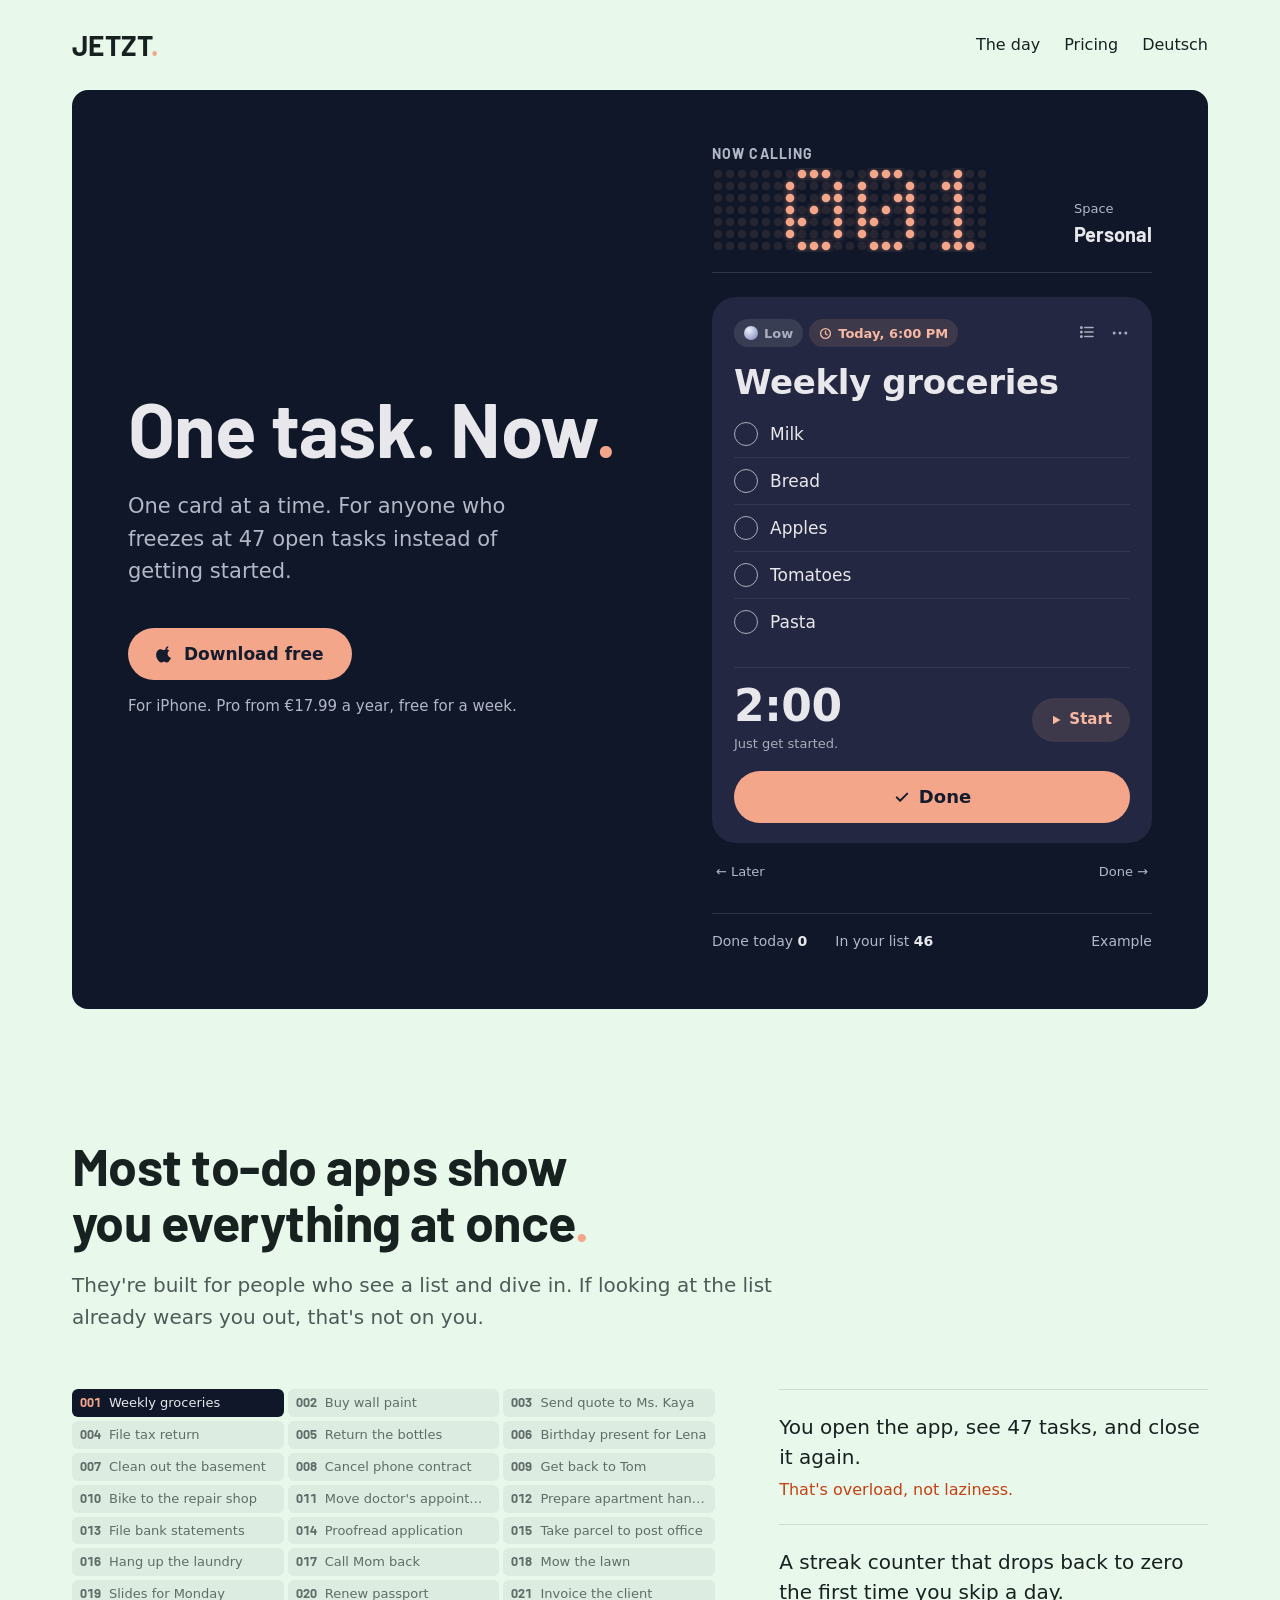
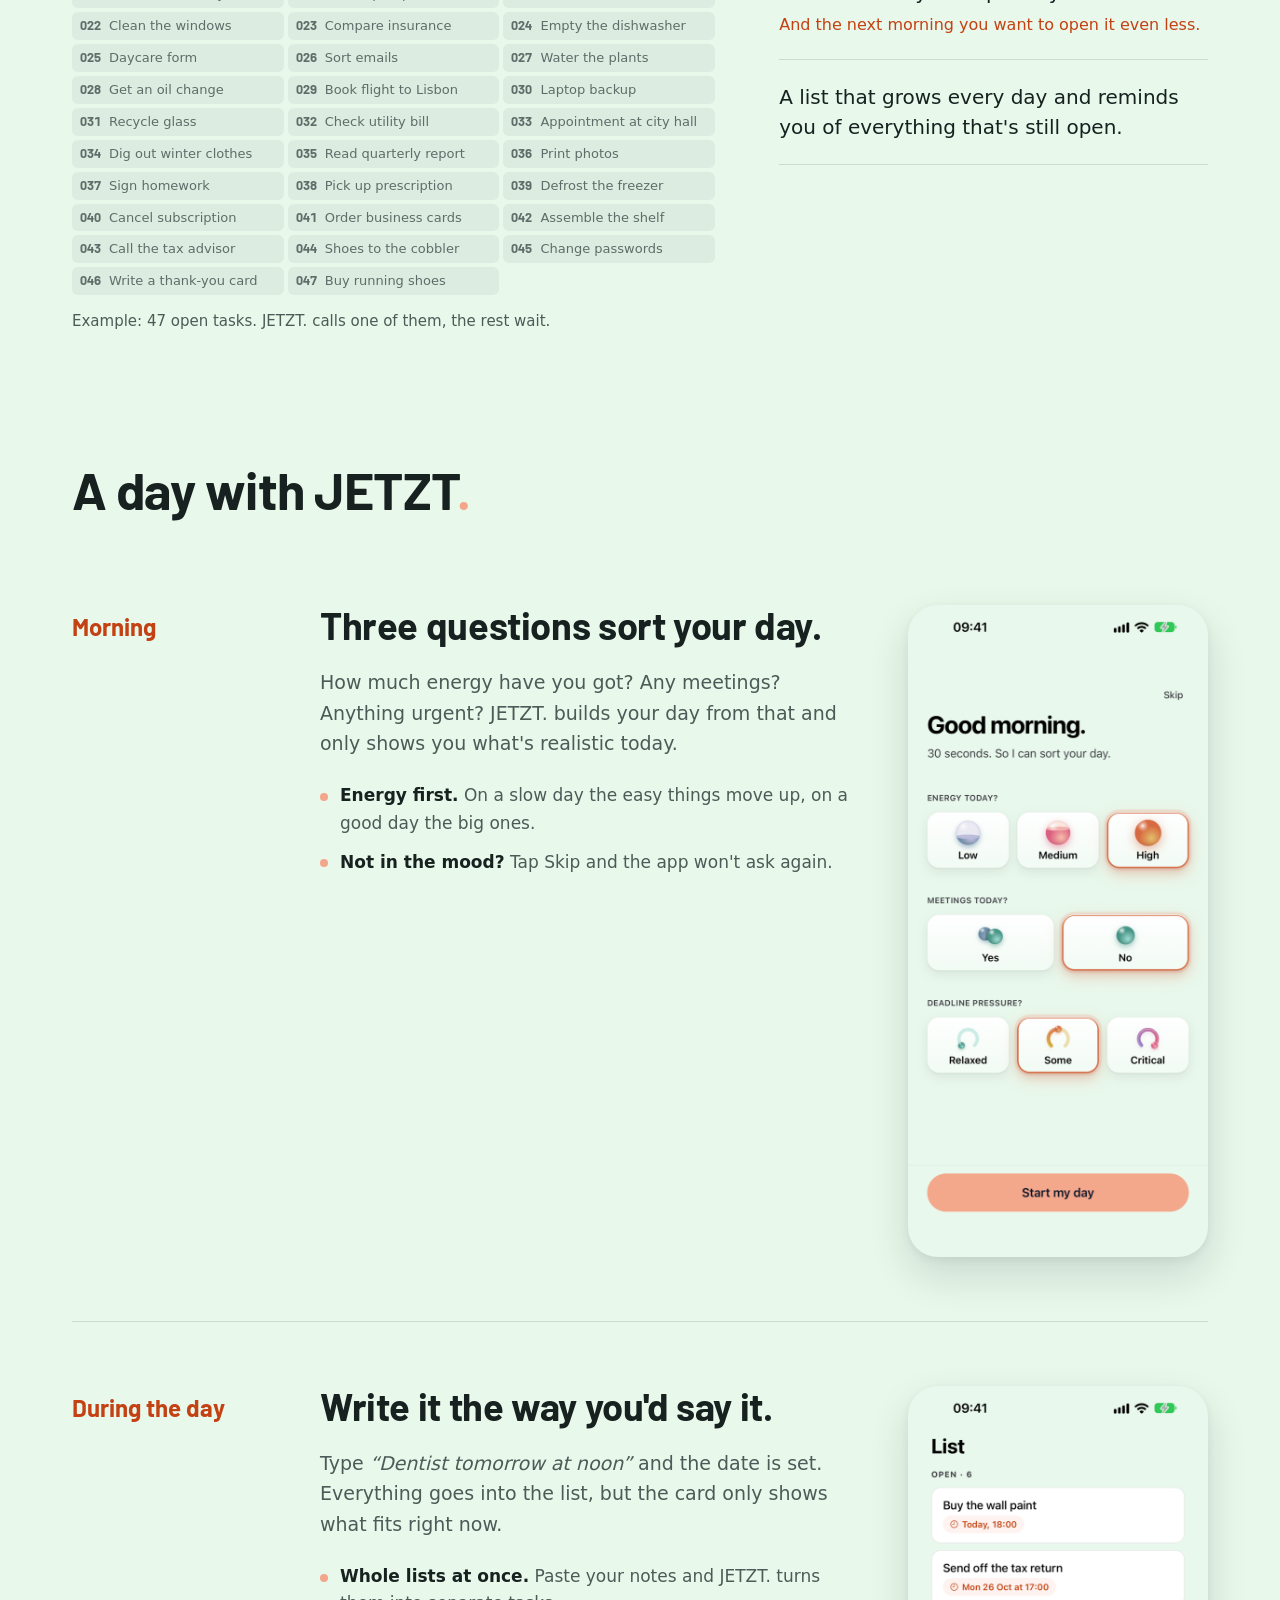
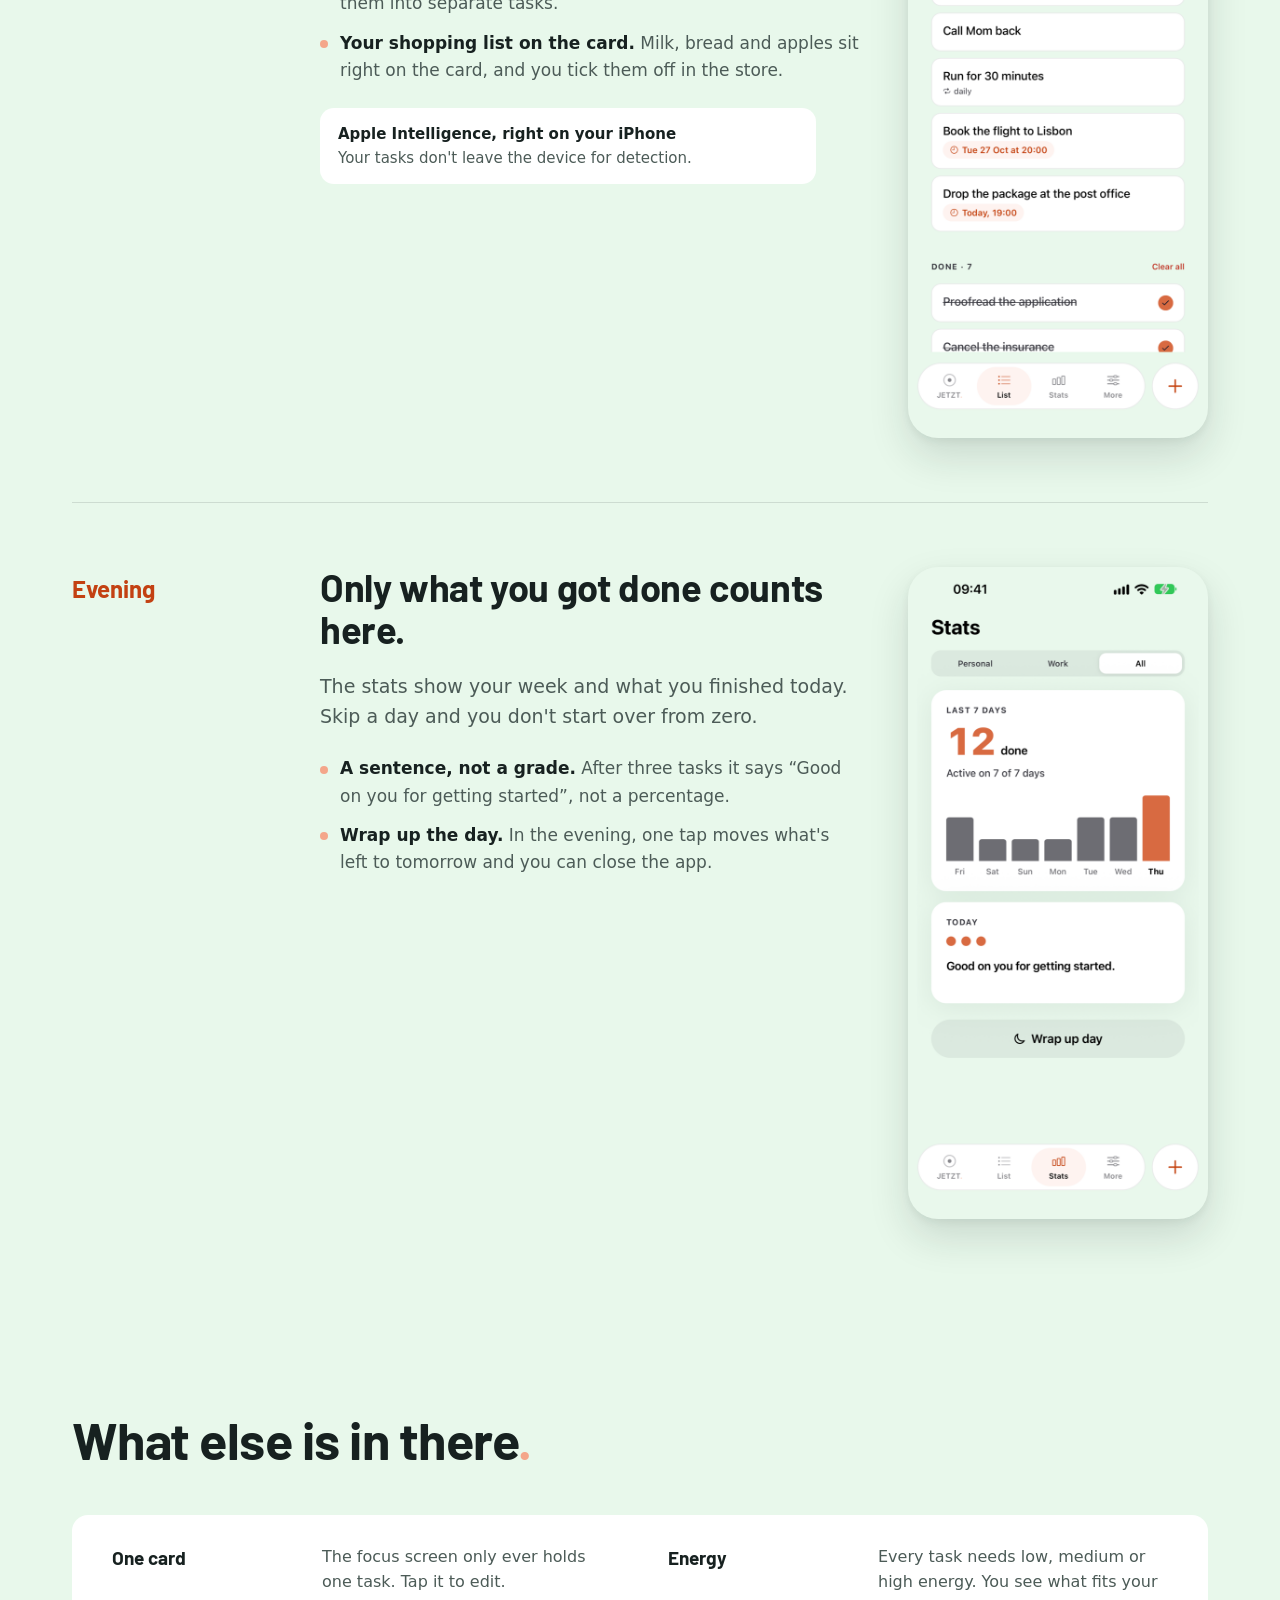
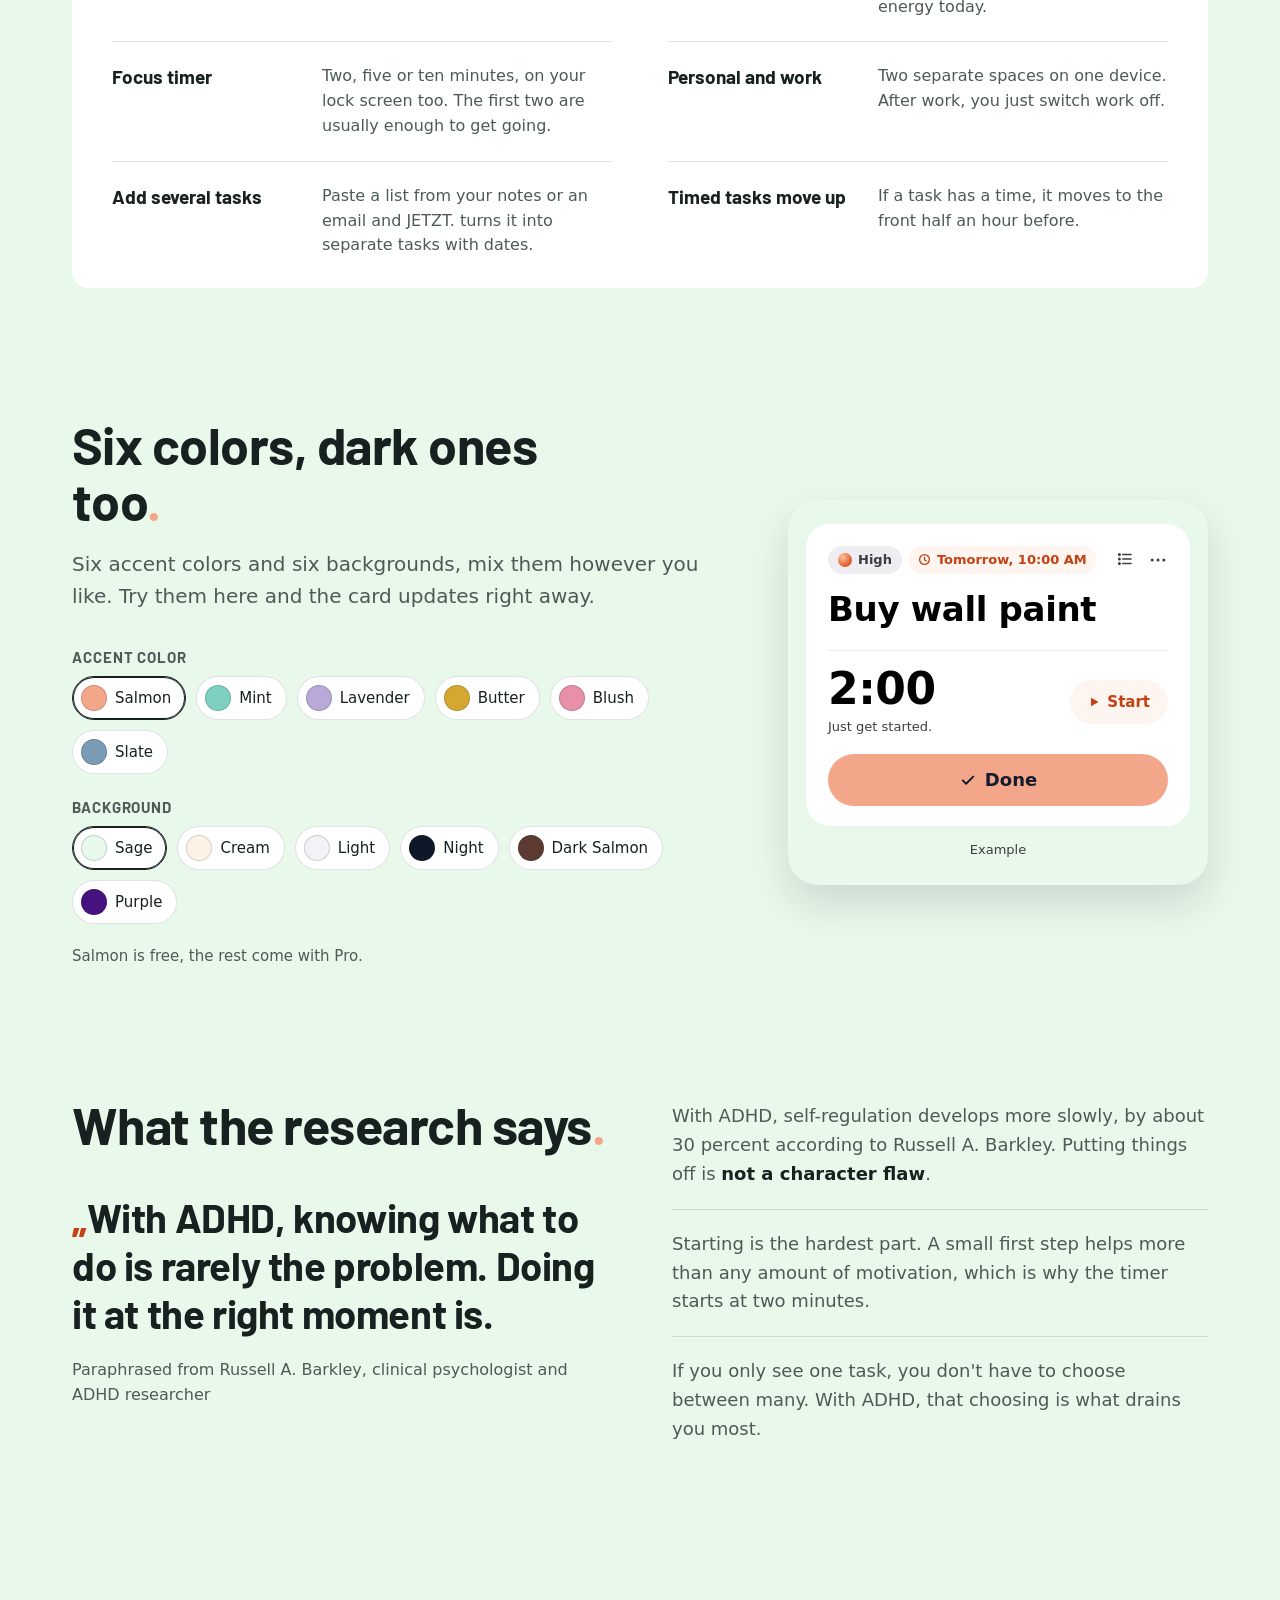
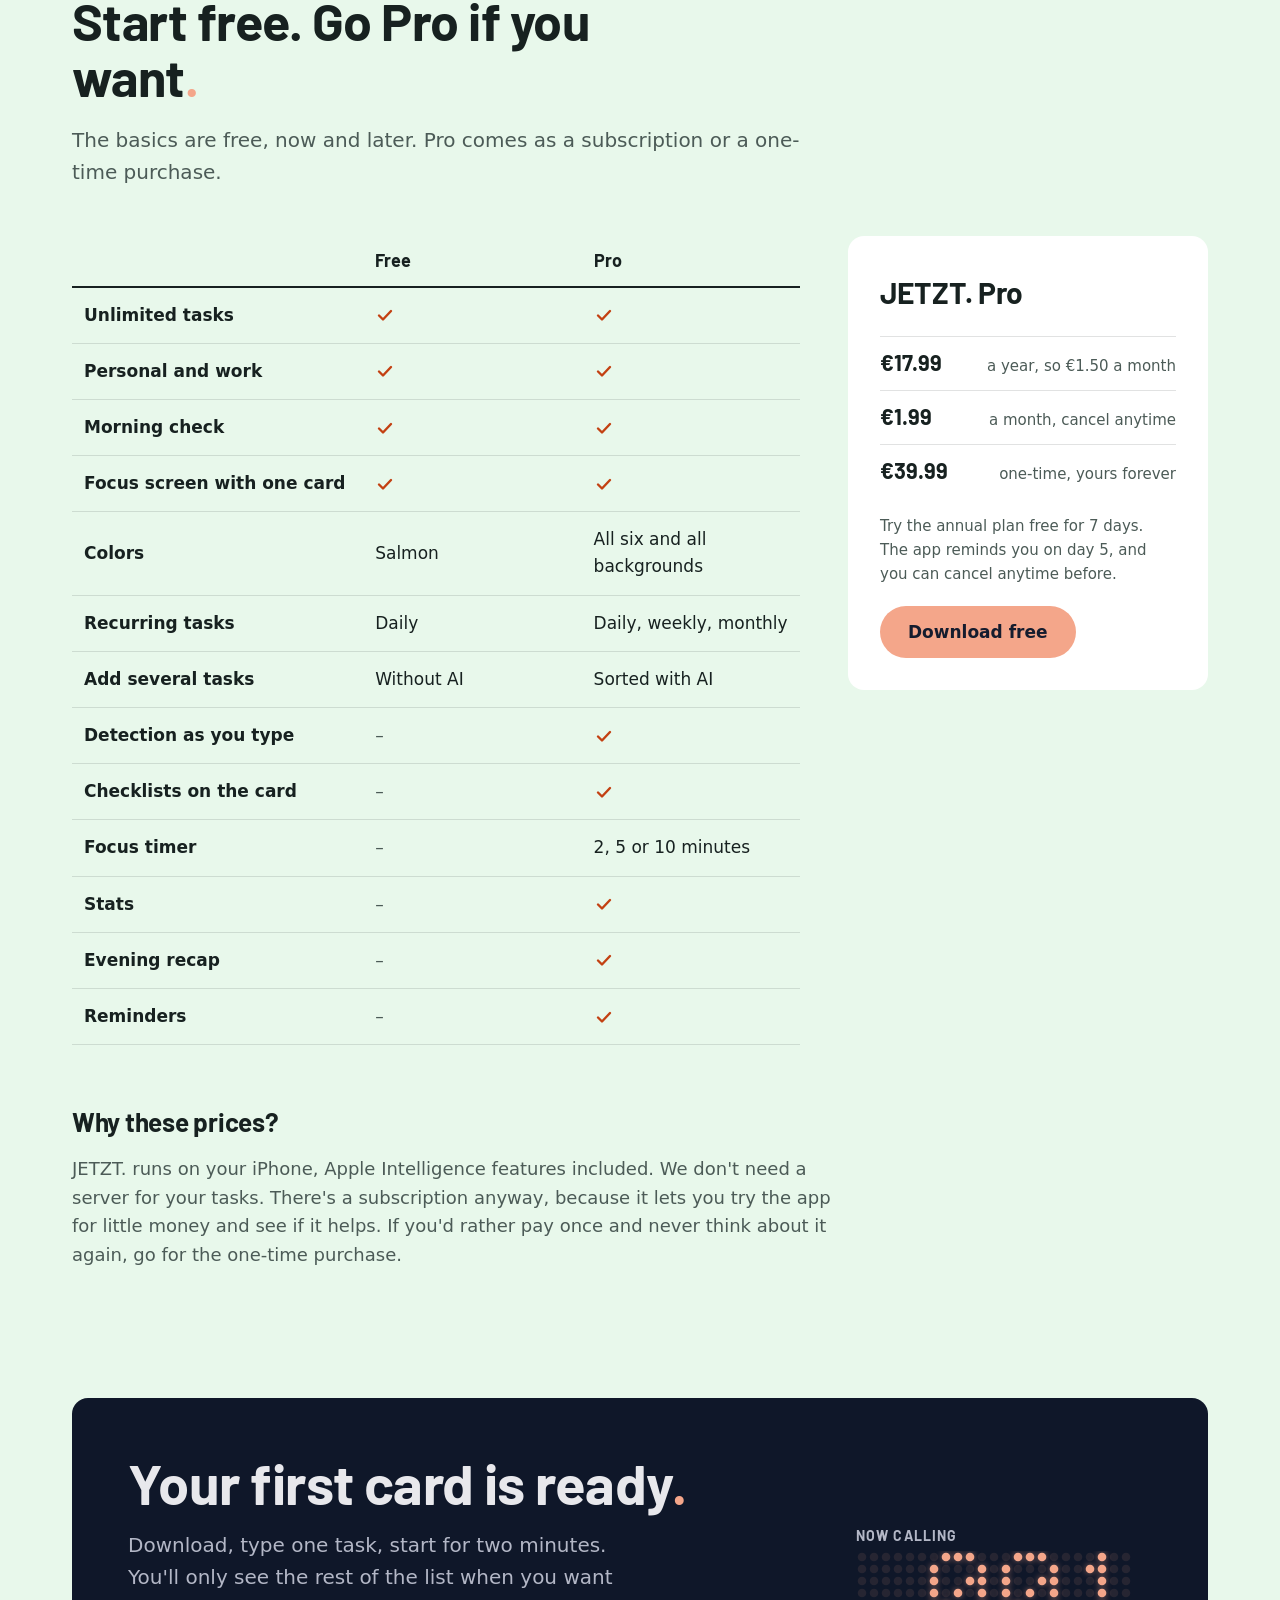
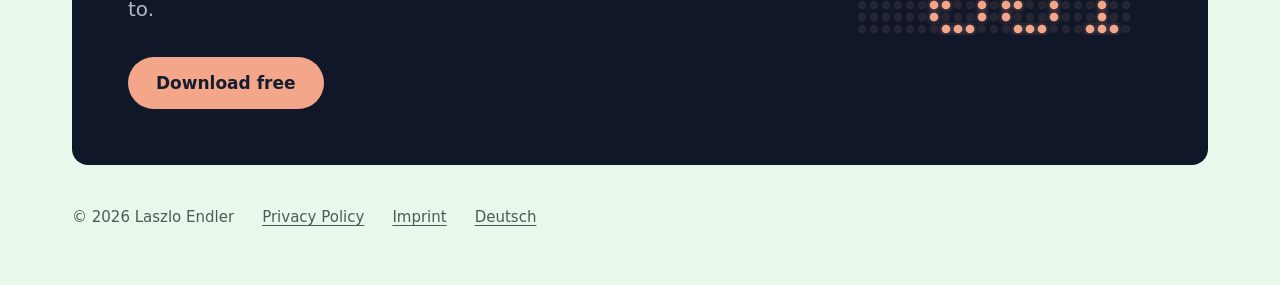
==== commit 4ec9b5f7: "JETZT.: Screenshots und Fokus-Karte auf Stand 1.24.1 Screenshots aus appstore-screenshots/*/raw vom " ====
--- a/en/index.html
+++ b/en/index.html
@@ -43,19 +43,16 @@
 <p class="sr" id="live" aria-live="polite"></p>
 <div class="screen">
 <article class="fcard" id="fcard">
-<div class="fhead"><span class="fbrand">JETZT</span><span class="fdots" aria-hidden="true"><i></i><i></i><i></i></span></div>
-<p class="ftitle" id="ftitle">Buy wall paint</p>
-<ul class="flist" id="flist"><li><button type="button" aria-pressed="false"><span class="bx"><svg width="12" height="10" viewBox="0 0 12 10" aria-hidden="true"><path d="M1 5l3.5 3.5L11 1" fill="none" stroke="#151c2e" stroke-width="2.2" stroke-linecap="round" stroke-linejoin="round"/></svg></span><span class="tx">NCS S 1002-Y</span></button></li><li><button type="button" aria-pressed="false"><span class="bx"><svg width="12" height="10" viewBox="0 0 12 10" aria-hidden="true"><path d="M1 5l3.5 3.5L11 1" fill="none" stroke="#151c2e" stroke-width="2.2" stroke-linecap="round" stroke-linejoin="round"/></svg></span><span class="tx">2 × 5 liters</span></button></li></ul>
-<span class="fchip" id="fchip"><svg width="14" height="14" viewBox="0 0 24 24" fill="none" stroke="currentColor" stroke-width="2.2" aria-hidden="true"><circle cx="12" cy="12" r="9"/><path d="M12 7.5v5l3 2" stroke-linecap="round" stroke-linejoin="round"/></svg><span id="fchip-t">Today, 6:00 PM</span></span>
+<div class="fhead"><span class="fchips"><span class="chip"><i class="orb" id="f-orb" data-e="low"></i><span id="f-energy">Low</span></span><span class="chip acc" id="fchip"><svg width="13" height="13" viewBox="0 0 24 24" fill="none" stroke="currentColor" stroke-width="2.4" aria-hidden="true"><circle cx="12" cy="12" r="9"/><path d="M12 7.5v5l3 2" stroke-linecap="round" stroke-linejoin="round"/></svg><span id="fchip-t">Today, 6:00 PM</span></span></span><span class="ficons" aria-hidden="true"><svg width="18" height="18" viewBox="0 0 24 24" fill="none" stroke="currentColor" stroke-width="2" stroke-linecap="round"><path d="M9 6h11M9 12h11M9 18h11"/><circle cx="4.5" cy="6" r="1" fill="currentColor"/><circle cx="4.5" cy="12" r="1" fill="currentColor"/><circle cx="4.5" cy="18" r="1" fill="currentColor"/></svg><svg width="20" height="20" viewBox="0 0 24 24" fill="currentColor"><circle cx="5" cy="12" r="1.8"/><circle cx="12" cy="12" r="1.8"/><circle cx="19" cy="12" r="1.8"/></svg></span></div>
+<p class="ftitle" id="ftitle">Weekly groceries</p>
+<ul class="flist" id="flist"><li><button type="button" aria-pressed="false"><span class="bx"><svg width="14" height="14" viewBox="0 0 24 24" aria-hidden="true"><path d="M5 12.5l4.5 4.5L19 7.5" fill="none" stroke="#151c2e" stroke-width="3" stroke-linecap="round" stroke-linejoin="round"/></svg></span><span class="tx">Milk</span></button></li><li><button type="button" aria-pressed="false"><span class="bx"><svg width="14" height="14" viewBox="0 0 24 24" aria-hidden="true"><path d="M5 12.5l4.5 4.5L19 7.5" fill="none" stroke="#151c2e" stroke-width="3" stroke-linecap="round" stroke-linejoin="round"/></svg></span><span class="tx">Bread</span></button></li><li><button type="button" aria-pressed="false"><span class="bx"><svg width="14" height="14" viewBox="0 0 24 24" aria-hidden="true"><path d="M5 12.5l4.5 4.5L19 7.5" fill="none" stroke="#151c2e" stroke-width="3" stroke-linecap="round" stroke-linejoin="round"/></svg></span><span class="tx">Apples</span></button></li><li><button type="button" aria-pressed="false"><span class="bx"><svg width="14" height="14" viewBox="0 0 24 24" aria-hidden="true"><path d="M5 12.5l4.5 4.5L19 7.5" fill="none" stroke="#151c2e" stroke-width="3" stroke-linecap="round" stroke-linejoin="round"/></svg></span><span class="tx">Tomatoes</span></button></li><li><button type="button" aria-pressed="false"><span class="bx"><svg width="14" height="14" viewBox="0 0 24 24" aria-hidden="true"><path d="M5 12.5l4.5 4.5L19 7.5" fill="none" stroke="#151c2e" stroke-width="3" stroke-linecap="round" stroke-linejoin="round"/></svg></span><span class="tx">Pasta</span></button></li></ul>
 <p class="fempty" id="fempty" hidden>That was every example. In the app, the next card would be up now.</p>
+<div class="ftimer"><div><b class="tnum num" id="tnum">2:00</b><span class="tsub" id="tsub">Just get started.</span></div><button type="button" class="tpill" id="start"><svg class="play" width="12" height="12" viewBox="0 0 24 24" fill="currentColor" aria-hidden="true"><path d="M6 3.5l15 8.5-15 8.5z"/></svg><span id="start-t">Start</span></button></div>
+<button type="button" class="fdone" id="done"><svg width="18" height="18" viewBox="0 0 24 24" fill="none" stroke="currentColor" stroke-width="2.6" stroke-linecap="round" stroke-linejoin="round" aria-hidden="true"><path d="M5 12.5l4.5 4.5L19 7.5"/></svg>Done</button>
 </article>
 <div class="swipe">
 <button type="button" id="later">← Later</button>
-<button type="button" id="done">Done →</button>
-</div>
-<div class="startbar">
-<div><b id="sb-h">Just 2 minutes?</b><span id="sb-s">Just get started.</span></div>
-<button type="button" class="btn" id="start" aria-pressed="false">Start ▶</button>
+<span aria-hidden="true">Done →</span>
 </div>
 </div>
 <p class="tally"><span>Done today <b class="num" id="n-done">0</b></span><span>In your list <b class="num" id="n-list">46</b></span><span class="ex">Example</span></p>
@@ -67,7 +64,7 @@
 <p class="lede">They're built for people who see a list and dive in. If looking at the list already wears you out, that's not on you.</p>
 <div class="queue">
 <div>
-<ol class="tickets" aria-hidden="true"><li class="on"><b>001</b>Buy wall paint</li><li><b>002</b>File tax return</li><li><b>003</b>Send quote to Ms. Kaya</li><li><b>004</b>Call the dentist</li><li><b>005</b>Return the bottles</li><li><b>006</b>Birthday present for Lena</li><li><b>007</b>Clean out the basement</li><li><b>008</b>Cancel phone contract</li><li><b>009</b>Get back to Tom</li><li><b>010</b>Bike to the repair shop</li><li><b>011</b>Move doctor's appointment</li><li><b>012</b>Prepare apartment handover</li><li><b>013</b>File bank statements</li><li><b>014</b>Proofread application</li><li><b>015</b>Take parcel to post office</li><li><b>016</b>Hang up the laundry</li><li><b>017</b>Call Mom back</li><li><b>018</b>Mow the lawn</li><li><b>019</b>Slides for Monday</li><li><b>020</b>Renew passport</li><li><b>021</b>Invoice the client</li><li><b>022</b>Clean the windows</li><li><b>023</b>Compare insurance</li><li><b>024</b>Empty the dishwasher</li><li><b>025</b>Daycare form</li><li><b>026</b>Sort emails</li><li><b>027</b>Water the plants</li><li><b>028</b>Get an oil change</li><li><b>029</b>Book flight to Lisbon</li><li><b>030</b>Laptop backup</li><li><b>031</b>Recycle glass</li><li><b>032</b>Check utility bill</li><li><b>033</b>Appointment at city hall</li><li><b>034</b>Dig out winter clothes</li><li><b>035</b>Read quarterly report</li><li><b>036</b>Print photos</li><li><b>037</b>Sign homework</li><li><b>038</b>Pick up prescription</li><li><b>039</b>Defrost the freezer</li><li><b>040</b>Cancel subscription</li><li><b>041</b>Order business cards</li><li><b>042</b>Assemble the shelf</li><li><b>043</b>Call the tax advisor</li><li><b>044</b>Shoes to the cobbler</li><li><b>045</b>Change passwords</li><li><b>046</b>Write a thank-you card</li><li><b>047</b>Buy running shoes</li></ol>
+<ol class="tickets" aria-hidden="true"><li class="on"><b>001</b>Weekly groceries</li><li><b>002</b>Buy wall paint</li><li><b>003</b>Send quote to Ms. Kaya</li><li><b>004</b>File tax return</li><li><b>005</b>Return the bottles</li><li><b>006</b>Birthday present for Lena</li><li><b>007</b>Clean out the basement</li><li><b>008</b>Cancel phone contract</li><li><b>009</b>Get back to Tom</li><li><b>010</b>Bike to the repair shop</li><li><b>011</b>Move doctor's appointment</li><li><b>012</b>Prepare apartment handover</li><li><b>013</b>File bank statements</li><li><b>014</b>Proofread application</li><li><b>015</b>Take parcel to post office</li><li><b>016</b>Hang up the laundry</li><li><b>017</b>Call Mom back</li><li><b>018</b>Mow the lawn</li><li><b>019</b>Slides for Monday</li><li><b>020</b>Renew passport</li><li><b>021</b>Invoice the client</li><li><b>022</b>Clean the windows</li><li><b>023</b>Compare insurance</li><li><b>024</b>Empty the dishwasher</li><li><b>025</b>Daycare form</li><li><b>026</b>Sort emails</li><li><b>027</b>Water the plants</li><li><b>028</b>Get an oil change</li><li><b>029</b>Book flight to Lisbon</li><li><b>030</b>Laptop backup</li><li><b>031</b>Recycle glass</li><li><b>032</b>Check utility bill</li><li><b>033</b>Appointment at city hall</li><li><b>034</b>Dig out winter clothes</li><li><b>035</b>Read quarterly report</li><li><b>036</b>Print photos</li><li><b>037</b>Sign homework</li><li><b>038</b>Pick up prescription</li><li><b>039</b>Defrost the freezer</li><li><b>040</b>Cancel subscription</li><li><b>041</b>Order business cards</li><li><b>042</b>Assemble the shelf</li><li><b>043</b>Call the tax advisor</li><li><b>044</b>Shoes to the cobbler</li><li><b>045</b>Change passwords</li><li><b>046</b>Write a thank-you card</li><li><b>047</b>Buy running shoes</li></ol>
 <p class="tickets-cap">Example: 47 open tasks. JETZT. calls one of them, the rest wait.</p>
 </div>
 <ul class="pains">
@@ -88,7 +85,7 @@
 <p class="lede">How much energy have you got? Any meetings? Anything urgent? JETZT. builds your day from that and only shows you what's realistic today.</p>
 <ul class="points"><li><strong>Energy first.</strong> On a slow day the easy things move up, on a good day the big ones.</li><li><strong>Not in the mood?</strong> Tap Skip and the app won't ask again.</li></ul>
 </div>
-<img class="shot" src="../shots/en/04-morning-check.png" width="1320" height="2868" loading="lazy" alt="Morning check: pick energy, meetings and deadline pressure">
+<img class="shot" src="../shots/en/02-morning.png" width="1320" height="2868" loading="lazy" alt="Morning check: pick energy, meetings and deadline pressure">
 </article>
 <article class="drow">
 <p class="when">During the day</p>
@@ -98,7 +95,7 @@
 <ul class="points"><li><strong>Whole lists at once.</strong> Paste your notes and JETZT. turns them into separate tasks.</li><li><strong>Your shopping list on the card.</strong> Milk, bread and apples sit right on the card, and you tick them off in the store.</li></ul>
 <p class="ai"><strong>Apple Intelligence, right on your iPhone</strong><span>Your tasks don't leave the device for detection.</span></p>
 </div>
-<img class="shot" src="../shots/en/02-list.png" width="1320" height="2868" loading="lazy" alt="Task list with open and completed tasks">
+<img class="shot" src="../shots/en/05-list.png" width="1320" height="2868" loading="lazy" alt="Task list with open and completed tasks">
 </article>
 <article class="drow">
 <p class="when">Evening</p>
@@ -107,7 +104,7 @@
 <p class="lede">The stats show your week and what you finished today. Skip a day and you don't start over from zero.</p>
 <ul class="points"><li><strong>A sentence, not a grade.</strong> After three tasks it says “Good on you for getting started”, not a percentage.</li><li><strong>Wrap up the day.</strong> In the evening, one tap moves what's left to tomorrow and you can close the app.</li></ul>
 </div>
-<img class="shot" src="../shots/en/05-stats.png" width="1320" height="2868" loading="lazy" alt="Stats screen: tasks completed this week and end of day">
+<img class="shot" src="../shots/en/06-stats.png" width="1320" height="2868" loading="lazy" alt="Stats screen: tasks completed this week and end of day">
 </article>
 </div>
 </section>
@@ -117,7 +114,7 @@
 <div class="feats">
 <dl>
 <div class="feat"><dt>One card</dt><dd>The focus screen only ever holds one task. Tap it to edit.</dd></div>
-<div class="feat"><dt>Energy</dt><dd>Every task is light, medium or heavy. You see what fits your energy today.</dd></div>
+<div class="feat"><dt>Energy</dt><dd>Every task needs low, medium or high energy. You see what fits your energy today.</dd></div>
 <div class="feat"><dt>Focus timer</dt><dd>Two, five or ten minutes, on your lock screen too. The first two are usually enough to get going.</dd></div>
 <div class="feat"><dt>Personal and work</dt><dd>Two separate spaces on one device. After work, you just switch work off.</dd></div>
 <div class="feat"><dt>Add several tasks</dt><dd>Paste a list from your notes or an email and JETZT. turns it into separate tasks with dates.</dd></div>
@@ -136,13 +133,13 @@
 </form>
 <p class="free">Salmon is free, the rest come with Pro.</p>
 </div>
-<figure class="preview" id="preview" style="margin:0">
-<div class="pcard">
-<div class="fhead"><span class="fbrand">JETZT</span><span class="fdots" aria-hidden="true"><i></i><i></i><i></i></span></div>
-<p class="ftitle">File tax return</p>
-<span class="fchip"><svg width="14" height="14" viewBox="0 0 24 24" fill="none" stroke="currentColor" stroke-width="2.2" aria-hidden="true"><circle cx="12" cy="12" r="9"/><path d="M12 7.5v5l3 2" stroke-linecap="round" stroke-linejoin="round"/></svg>Fri, 5:00 PM</span>
-</div>
-<div class="pbar"><div><b>Just 2 minutes?</b><span>Just get started.</span></div><span class="pstart">Start ▶</span></div>
+<figure class="preview" id="preview" style="margin:0" aria-hidden="true">
+<div class="fcard pcard">
+<div class="fhead"><span class="fchips"><span class="chip"><i class="orb" data-e="high"></i>High</span><span class="chip acc"><svg width="13" height="13" viewBox="0 0 24 24" fill="none" stroke="currentColor" stroke-width="2.4" aria-hidden="true"><circle cx="12" cy="12" r="9"/><path d="M12 7.5v5l3 2" stroke-linecap="round" stroke-linejoin="round"/></svg>Tomorrow, 10:00 AM</span></span><span class="ficons" aria-hidden="true"><svg width="18" height="18" viewBox="0 0 24 24" fill="none" stroke="currentColor" stroke-width="2" stroke-linecap="round"><path d="M9 6h11M9 12h11M9 18h11"/><circle cx="4.5" cy="6" r="1" fill="currentColor"/><circle cx="4.5" cy="12" r="1" fill="currentColor"/><circle cx="4.5" cy="18" r="1" fill="currentColor"/></svg><svg width="20" height="20" viewBox="0 0 24 24" fill="currentColor"><circle cx="5" cy="12" r="1.8"/><circle cx="12" cy="12" r="1.8"/><circle cx="19" cy="12" r="1.8"/></svg></span></div>
+<p class="ftitle">Buy wall paint</p>
+<div class="ftimer"><div><b class="tnum num">2:00</b><span class="tsub">Just get started.</span></div><span class="tpill"><svg class="play" width="12" height="12" viewBox="0 0 24 24" fill="currentColor" aria-hidden="true"><path d="M6 3.5l15 8.5-15 8.5z"/></svg>Start</span></div>
+<span class="fdone"><svg width="18" height="18" viewBox="0 0 24 24" fill="none" stroke="currentColor" stroke-width="2.6" stroke-linecap="round" stroke-linejoin="round" aria-hidden="true"><path d="M5 12.5l4.5 4.5L19 7.5"/></svg>Done</span>
+</div>
 <figcaption>Example</figcaption>
 </figure>
 </section>
@@ -204,7 +201,7 @@
 <a href="../" lang="de">Deutsch</a>
 </footer>
 </div>
-<script type="application/json" id="data">{"start": "Start ▶", "stop": "Pause", "call": "Now calling", "focus": "Focus", "allDone": "That's everything for today.", "callSay": "Now calling {n}: {t}", "timerSay": "Two minutes are running.", "timeUp": "Two minutes done.", "tasks": [{"title": "Buy wall paint", "chip": "Today, 6:00 PM", "area": "Personal", "list": ["NCS S 1002-Y", "2 × 5 liters"]}, {"title": "File tax return", "chip": "Fri, 5:00 PM", "area": "Personal"}, {"title": "Send quote to Ms. Kaya", "chip": "Today, 11:30 AM", "area": "Work"}, {"title": "Call the dentist", "chip": "Tomorrow", "area": "Personal"}, {"title": "Return the bottles", "chip": "", "area": "Personal"}], "accents": [{"key": "salmon", "accent": "#f4a68a", "onLight": "#c34112", "onDark": "#f6b8a1", "soft": "rgba(244,166,138,.13)"}, {"key": "mint", "accent": "#7ecfc0", "onLight": "#2d786a", "onDark": "#85d2c4", "soft": "rgba(126,207,192,.13)"}, {"key": "lavender", "accent": "#b8a9d9", "onLight": "#7b5fb8", "onDark": "#cabee2", "soft": "rgba(184,169,217,.13)"}, {"key": "butter", "accent": "#d4a830", "onLight": "#876a1c", "onDark": "#e0c16b", "soft": "rgba(212,168,48,.13)"}, {"key": "blush", "accent": "#e890a8", "onLight": "#ce2b57", "onDark": "#f0b6c6", "soft": "rgba(232,144,168,.13)"}, {"key": "slate", "accent": "#7a9bb5", "onLight": "#4f728e", "onDark": "#b5c7d6", "soft": "rgba(122,155,181,.13)"}], "bgs": [{"key": "mintLight", "hex": "#e8f8eb", "card": "#ffffff", "dark": false}, {"key": "cream", "hex": "#fff3e7", "card": "#ffffff", "dark": false}, {"key": "light", "hex": "#f2f2f7", "card": "#ffffff", "dark": false}, {"key": "night", "hex": "#0f1729", "card": "#232741", "dark": true}, {"key": "darkSalmon", "hex": "#5d3a32", "card": "#6e483e", "dark": true}, {"key": "darkPurple", "hex": "#45127f", "card": "#5e27a6", "dark": true}]}</script>
+<script type="application/json" id="data">{"call": "Now calling", "focus": "Focus", "energy": {"low": "Low", "medium": "Medium", "high": "High"}, "sub": {"idle": "Just get started.", "running": "Just keep going.", "paused": "Paused.", "finished": "Well done!"}, "pill": {"idle": "Start", "running": "Running", "paused": "Resume", "finished": "Again"}, "allDone": "That's everything for today.", "callSay": "Now calling {n}: {t}", "timerSay": "Two minutes are running.", "timeUp": "Two minutes done.", "tasks": [{"title": "Weekly groceries", "energy": "low", "chip": "Today, 6:00 PM", "area": "Personal", "list": ["Milk", "Bread", "Apples", "Tomatoes", "Pasta"]}, {"title": "Buy wall paint", "energy": "high", "chip": "Tomorrow, 10:00 AM", "area": "Personal"}, {"title": "Send quote to Ms. Kaya", "energy": "medium", "chip": "Today, 11:30 AM", "area": "Work"}, {"title": "File tax return", "energy": "high", "chip": "Tomorrow, 5:00 PM", "area": "Personal"}, {"title": "Return the bottles", "energy": "low", "chip": "", "area": "Personal"}], "accents": [{"key": "salmon", "accent": "#f4a68a", "onLight": "#c34112", "onDark": "#f6b8a1", "soft": "rgba(244,166,138,.13)"}, {"key": "mint", "accent": "#7ecfc0", "onLight": "#2d786a", "onDark": "#85d2c4", "soft": "rgba(126,207,192,.13)"}, {"key": "lavender", "accent": "#b8a9d9", "onLight": "#7b5fb8", "onDark": "#cabee2", "soft": "rgba(184,169,217,.13)"}, {"key": "butter", "accent": "#d4a830", "onLight": "#876a1c", "onDark": "#e0c16b", "soft": "rgba(212,168,48,.13)"}, {"key": "blush", "accent": "#e890a8", "onLight": "#ce2b57", "onDark": "#f0b6c6", "soft": "rgba(232,144,168,.13)"}, {"key": "slate", "accent": "#7a9bb5", "onLight": "#4f728e", "onDark": "#b5c7d6", "soft": "rgba(122,155,181,.13)"}], "bgs": [{"key": "mintLight", "hex": "#e8f8eb", "card": "#ffffff", "dark": false}, {"key": "cream", "hex": "#fff3e7", "card": "#ffffff", "dark": false}, {"key": "light", "hex": "#f2f2f7", "card": "#ffffff", "dark": false}, {"key": "night", "hex": "#0f1729", "card": "#232741", "dark": true}, {"key": "darkSalmon", "hex": "#5d3a32", "card": "#6e483e", "dark": true}, {"key": "darkPurple", "hex": "#45127f", "card": "#5e27a6", "dark": true}]}</script>
 <script src="../site.js"></script>
 </body>
 </html>
--- a/site.css
+++ b/site.css
@@ -1,7 +1,7 @@
 @font-face{font-family:"Barlow";font-weight:700;font-style:normal;font-display:swap;src:url(fonts/barlow-700.woff2) format("woff2")}
 
 :root{
-  --ground:#eff5f4;
+  --ground:#e8f8eb;
   --card:#ffffff;
   --ink:#172120;
   --ink-2:#4c5b57;
@@ -74,36 +74,49 @@
 .area small{display:block;font:500 13px/1.4 var(--body);color:var(--night-2);margin-bottom:4px}
 
 .screen{padding-top:24px}
-.fcard{position:relative;background:var(--night-card);border-radius:var(--r-card);padding:18px 20px 20px 24px;overflow:hidden;min-height:176px}
-.fcard::before{content:"";position:absolute;left:0;top:0;bottom:0;width:4px;background:var(--accent)}
-.fhead{display:flex;justify-content:space-between;align-items:center}
-.fbrand{font:700 12px/1 var(--body);letter-spacing:.24em;color:var(--night-accent-ink)}
-.fdots{display:flex;gap:4px}.fdots i{width:6px;height:6px;border-radius:50%;background:var(--accent)}
-.ftitle{font:700 22px/1.25 var(--body);margin-top:14px;color:var(--night-ink)}
-.flist{list-style:none;margin:14px 0 0;padding:0}
-.flist li{border-top:1px solid var(--night-rule)}
-.flist button{display:flex;align-items:center;gap:12px;width:100%;min-height:44px;background:none;border:0;color:var(--night-ink);font:16px/1.3 var(--body);text-align:left;cursor:pointer;padding:0}
-.flist .bx{flex:none;width:20px;height:20px;border:2px solid var(--accent);border-radius:6px;display:grid;place-items:center}
-.flist .bx svg{display:none}
-.flist [aria-pressed="true"] .bx{background:var(--accent)}
-.flist [aria-pressed="true"] .bx svg{display:block}
-.flist [aria-pressed="true"] .tx{text-decoration:line-through;color:var(--night-2)}
-.fchip{display:inline-flex;align-items:center;gap:6px;margin-top:14px;padding:5px 10px;border-radius:8px;background:rgba(244,166,138,.16);color:var(--night-accent-ink);font:600 14px/1.2 var(--body)}
-.fchip[hidden]{display:none}
-.fempty{font:500 17px/1.5 var(--body);color:var(--night-2);margin-top:14px}
-
-.swipe{display:flex;justify-content:space-between;margin-top:12px}
-.swipe button{min-height:44px;padding:0 4px;background:none;border:0;color:var(--night-ink);font:600 15px/1 var(--body);cursor:pointer;border-radius:8px}
-.swipe button:hover{color:var(--night-accent-ink)}
-.swipe button:disabled{color:var(--night-2);cursor:default;opacity:.6}
-.startbar{display:flex;align-items:center;justify-content:space-between;gap:16px;margin-top:6px;background:var(--night-card);border-radius:var(--r-card);padding:14px 14px 14px 20px}
-.startbar b{display:block;font:700 16px/1.3 var(--body)}
-.startbar span{font-size:14px;color:var(--night-2)}
-.startbar .btn{min-height:44px;padding:10px 20px;font-size:16px}
+
 
 .tally{display:flex;flex-wrap:wrap;gap:6px 28px;margin-top:20px;padding-top:16px;border-top:1px solid var(--night-rule);font-size:14px;color:var(--night-2)}
 .tally b{color:var(--night-ink);font-weight:600}
 .tally .ex{margin-left:auto}
+
+/* Fokus-Karte wie in App.tsx (focusCard in lib/tokens.ts) */
+.fcard{--c-card:var(--night-card);--c-ink:var(--night-ink);--c-2:#a9adbd;--c-acc:var(--accent);--c-accink:var(--night-accent-ink);--c-soft:rgba(244,166,138,.13);--c-neutral:rgba(255,255,255,.1);--c-hair:rgba(255,255,255,.08);background:var(--c-card);color:var(--c-ink);border-radius:24px;padding:22px 22px 20px}
+.fhead{display:flex;justify-content:space-between;align-items:center;gap:12px}
+.fchips{display:flex;flex-wrap:wrap;gap:6px}
+.chip{display:inline-flex;align-items:center;gap:6px;height:28px;padding:0 10px;border-radius:999px;background:var(--c-neutral);color:var(--c-2);font:600 13px/1 var(--body)}
+.chip.acc{background:var(--c-soft);color:var(--c-accink)}
+.chip[hidden]{display:none}
+.orb{width:14px;height:14px;border-radius:50%;flex:none}
+.orb[data-e="low"]{background:radial-gradient(circle at 35% 30%,#eef0fb,#9aa2cc 70%)}
+.orb[data-e="medium"]{background:radial-gradient(circle at 35% 30%,#fde3ea,#e57d98 70%)}
+.orb[data-e="high"]{background:radial-gradient(circle at 35% 30%,#ffc59a,#e0552c 70%)}
+.ficons{display:flex;gap:14px;color:var(--c-2)}
+.ftitle{font:700 34px/1.12 var(--body);letter-spacing:-.01em;margin-top:16px;color:var(--c-ink);overflow-wrap:anywhere}
+.flist{list-style:none;margin:10px 0 0;padding:0}
+.flist li+li{border-top:1px solid var(--c-hair)}
+.flist button{display:flex;align-items:center;gap:12px;width:100%;min-height:46px;background:none;border:0;color:var(--c-ink);font:17px/1.3 var(--body);text-align:left;cursor:pointer;padding:0}
+.flist .bx{flex:none;width:24px;height:24px;border:1.8px solid var(--c-2);border-radius:50%;display:grid;place-items:center}
+.flist .bx svg{display:none}
+.flist [aria-pressed="true"] .bx{background:var(--c-acc);border-color:var(--c-acc)}
+.flist [aria-pressed="true"] .bx svg{display:block}
+.flist [aria-pressed="true"] .tx{text-decoration:line-through;color:var(--c-2)}
+.fempty{font:500 17px/1.5 var(--body);color:var(--c-2);margin-top:14px}
+.ftimer{display:flex;align-items:center;justify-content:space-between;gap:12px;margin-top:22px;padding-top:16px;border-top:1px solid var(--c-hair)}
+.tnum{display:block;font:700 44px/1 var(--body);letter-spacing:-.01em;color:var(--c-ink)}
+.tsub{display:block;font-size:13px;color:var(--c-2);margin-top:6px}
+.tpill{display:inline-flex;align-items:center;gap:7px;min-height:44px;padding:0 18px;border-radius:999px;border:0;background:var(--c-soft);color:var(--c-accink);font:600 15px/1 var(--body);cursor:pointer}
+.tpill.run .play{display:none}
+.fdone{display:flex;align-items:center;justify-content:center;gap:8px;width:100%;min-height:52px;margin-top:16px;border:0;border-radius:999px;background:var(--c-acc);color:var(--on-accent);font:600 18px/1 var(--body);cursor:pointer}
+.fdone:hover{filter:brightness(1.05)}
+button.fdone:disabled,.tpill:disabled{opacity:.45;cursor:default}
+.swipe{display:flex;justify-content:space-between;align-items:center;margin-top:6px;padding-inline:4px;font:500 13px/1 var(--body);color:var(--night-2)}
+.swipe button{min-height:44px;padding:0;background:none;border:0;color:inherit;font:inherit;cursor:pointer}
+.swipe button:hover{color:var(--night-ink)}
+.swipe button:disabled{opacity:.5;cursor:default}
+.preview{--p-bg:#e8f8eb;background:var(--p-bg);border-radius:30px;padding:24px 18px;box-shadow:0 18px 40px rgba(23,33,32,.14);transition:background .25s ease-out}
+.preview{--p-2:#3c3c43}
+.pcard{--c-card:#fff;--c-ink:#000;--c-2:#3c3c43;--c-accink:#c34112;--c-neutral:rgba(118,118,128,.12);--c-hair:rgba(60,60,67,.1);transition:background .25s ease-out}
 
 @media (prefers-reduced-motion:no-preference){
   .fcard.in{animation:callin .22s ease-out}
@@ -165,17 +178,6 @@
 .sw label:has(input:checked){border-color:var(--ink);box-shadow:inset 0 0 0 1px var(--ink)}
 .sw label:has(input:focus-visible){outline:2px solid var(--accent-ink);outline-offset:3px}
 .free{font-size:15px;color:var(--ink-2);margin-top:20px}
-.preview{--p-bg:#e8f8eb;--p-card:#fff;--p-ink:#000;--p-2:#3c3c43;--p-acc:#f4a68a;--p-accink:#c34112;--p-soft:rgba(244,166,138,.13);background:var(--p-bg);border-radius:30px;padding:28px 22px;box-shadow:0 18px 40px rgba(23,33,32,.14);transition:background .25s ease-out}
-.preview .pcard{position:relative;background:var(--p-card);border-radius:var(--r-card);padding:18px 20px 20px 24px;overflow:hidden;transition:background .25s ease-out}
-.preview .pcard::before{content:"";position:absolute;left:0;top:0;bottom:0;width:4px;background:var(--p-acc)}
-.preview .fbrand{color:var(--p-accink)}
-.preview .fdots i{background:var(--p-acc)}
-.preview .ftitle{color:var(--p-ink)}
-.preview .fchip{background:var(--p-soft);color:var(--p-accink)}
-.preview .pbar{display:flex;align-items:center;justify-content:space-between;margin-top:16px;background:var(--p-card);border-radius:var(--r-card);padding:12px 12px 12px 18px;color:var(--p-ink);transition:background .25s ease-out}
-.preview .pbar b{display:block;font:700 15px/1.3 var(--body)}
-.preview .pbar span{font-size:13px;color:var(--p-2)}
-.preview .pbar .pstart{background:var(--p-acc);color:#151c2e;border-radius:999px;padding:9px 16px;font:600 14px/1 var(--body)}
 .preview figcaption{font-size:13px;color:var(--p-2);margin-top:14px;text-align:center}
 
 /* Forschung */
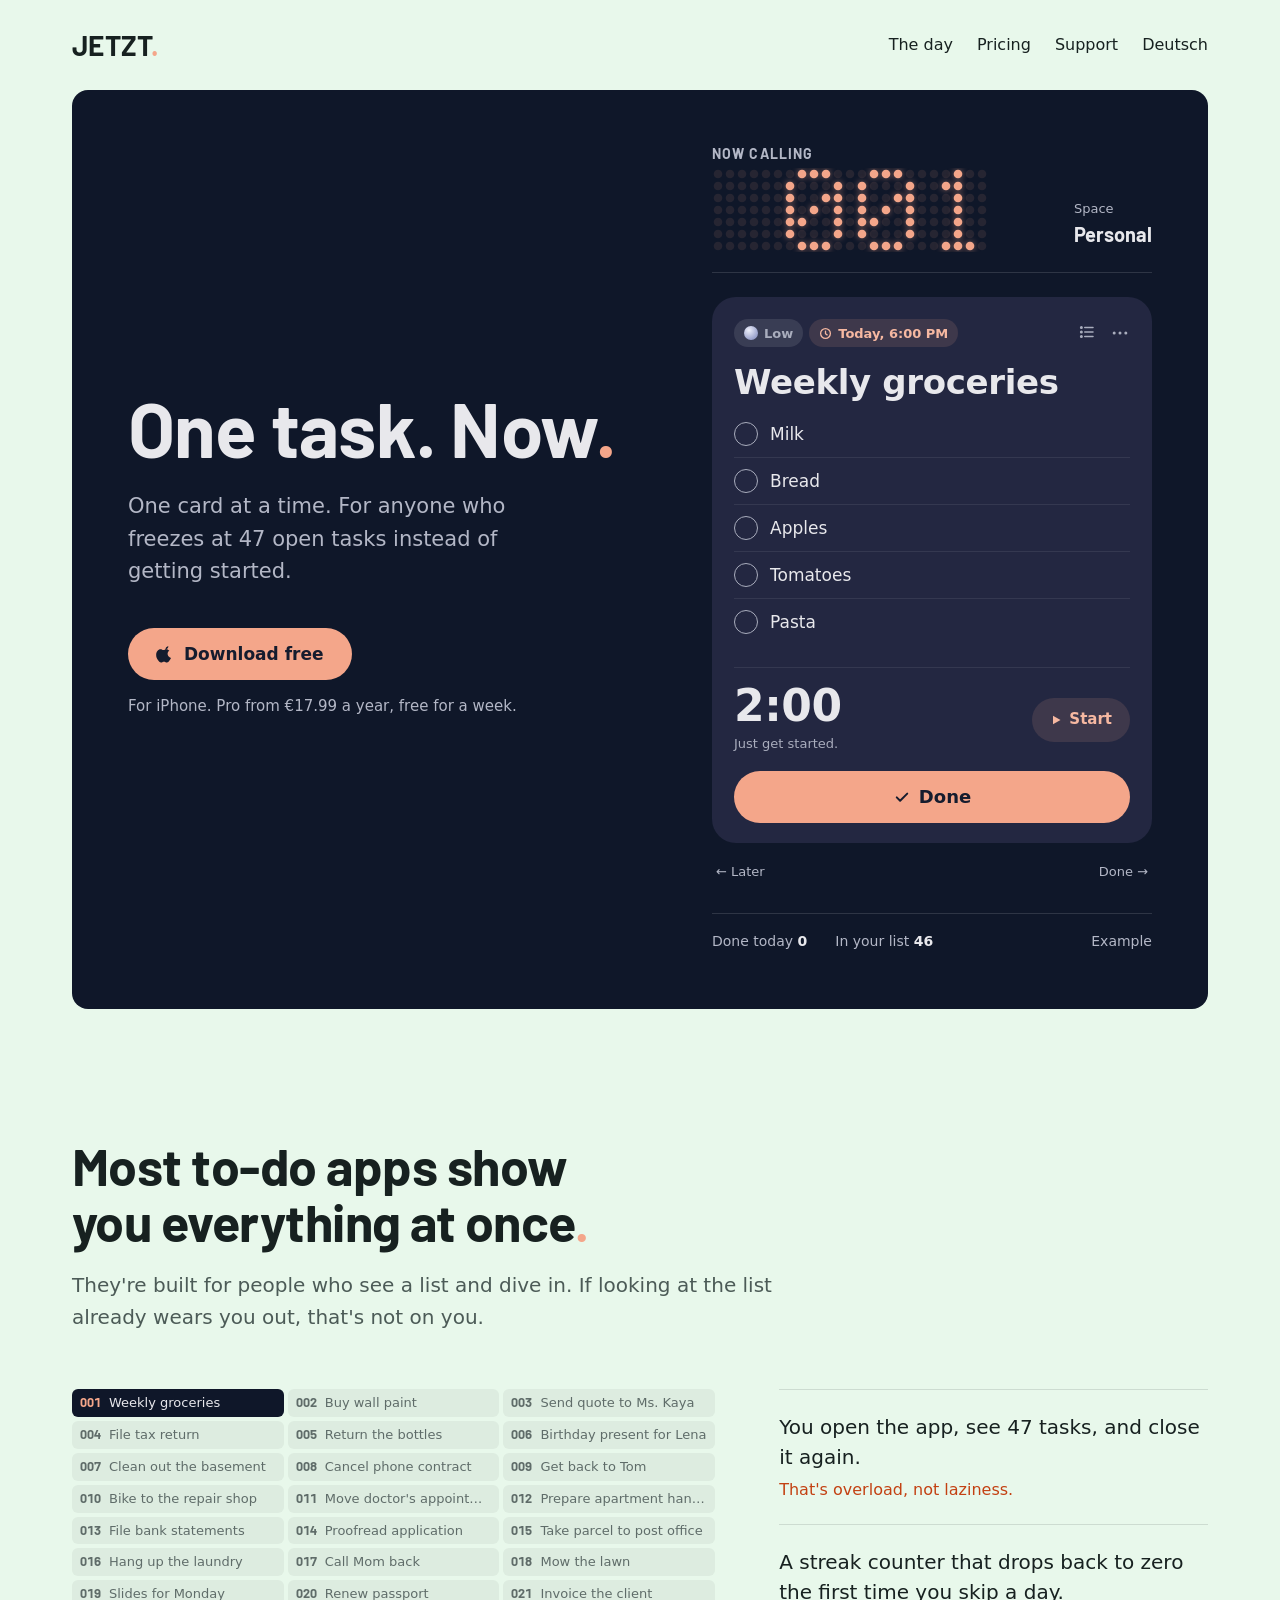
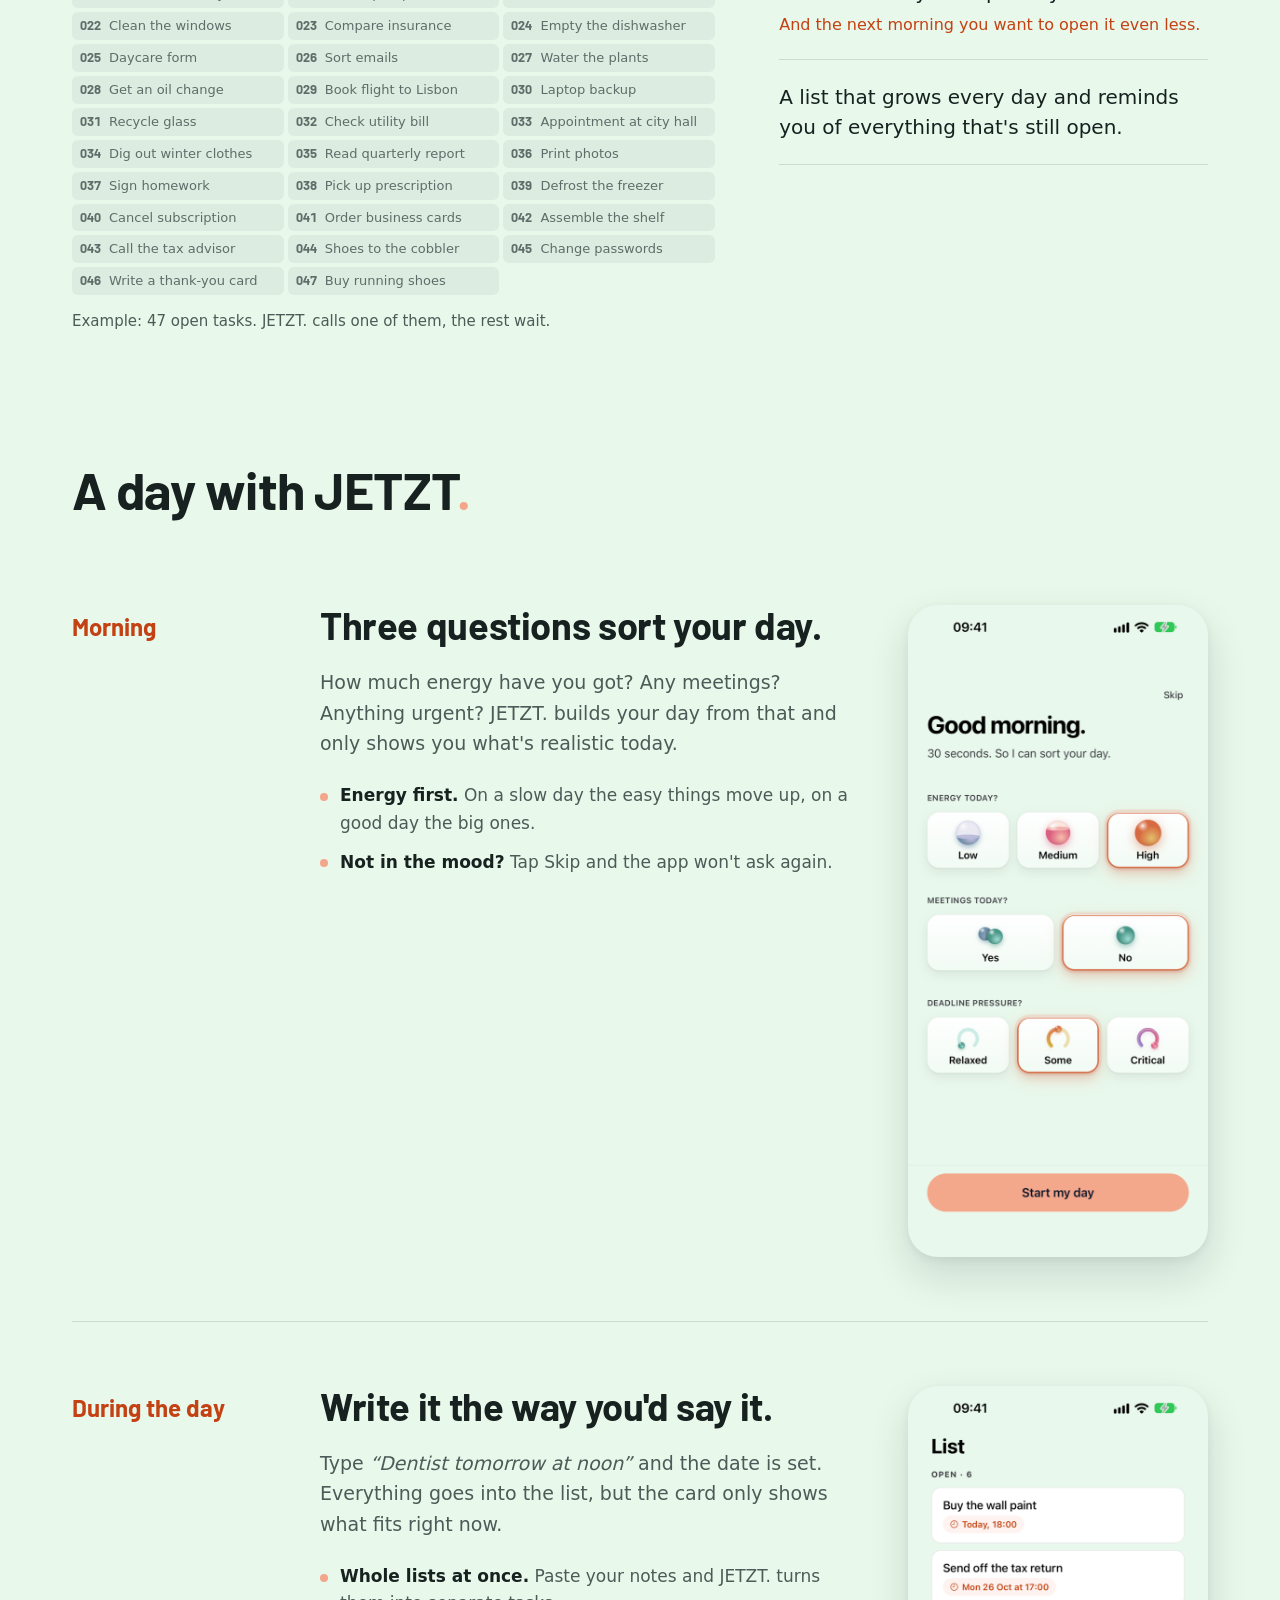
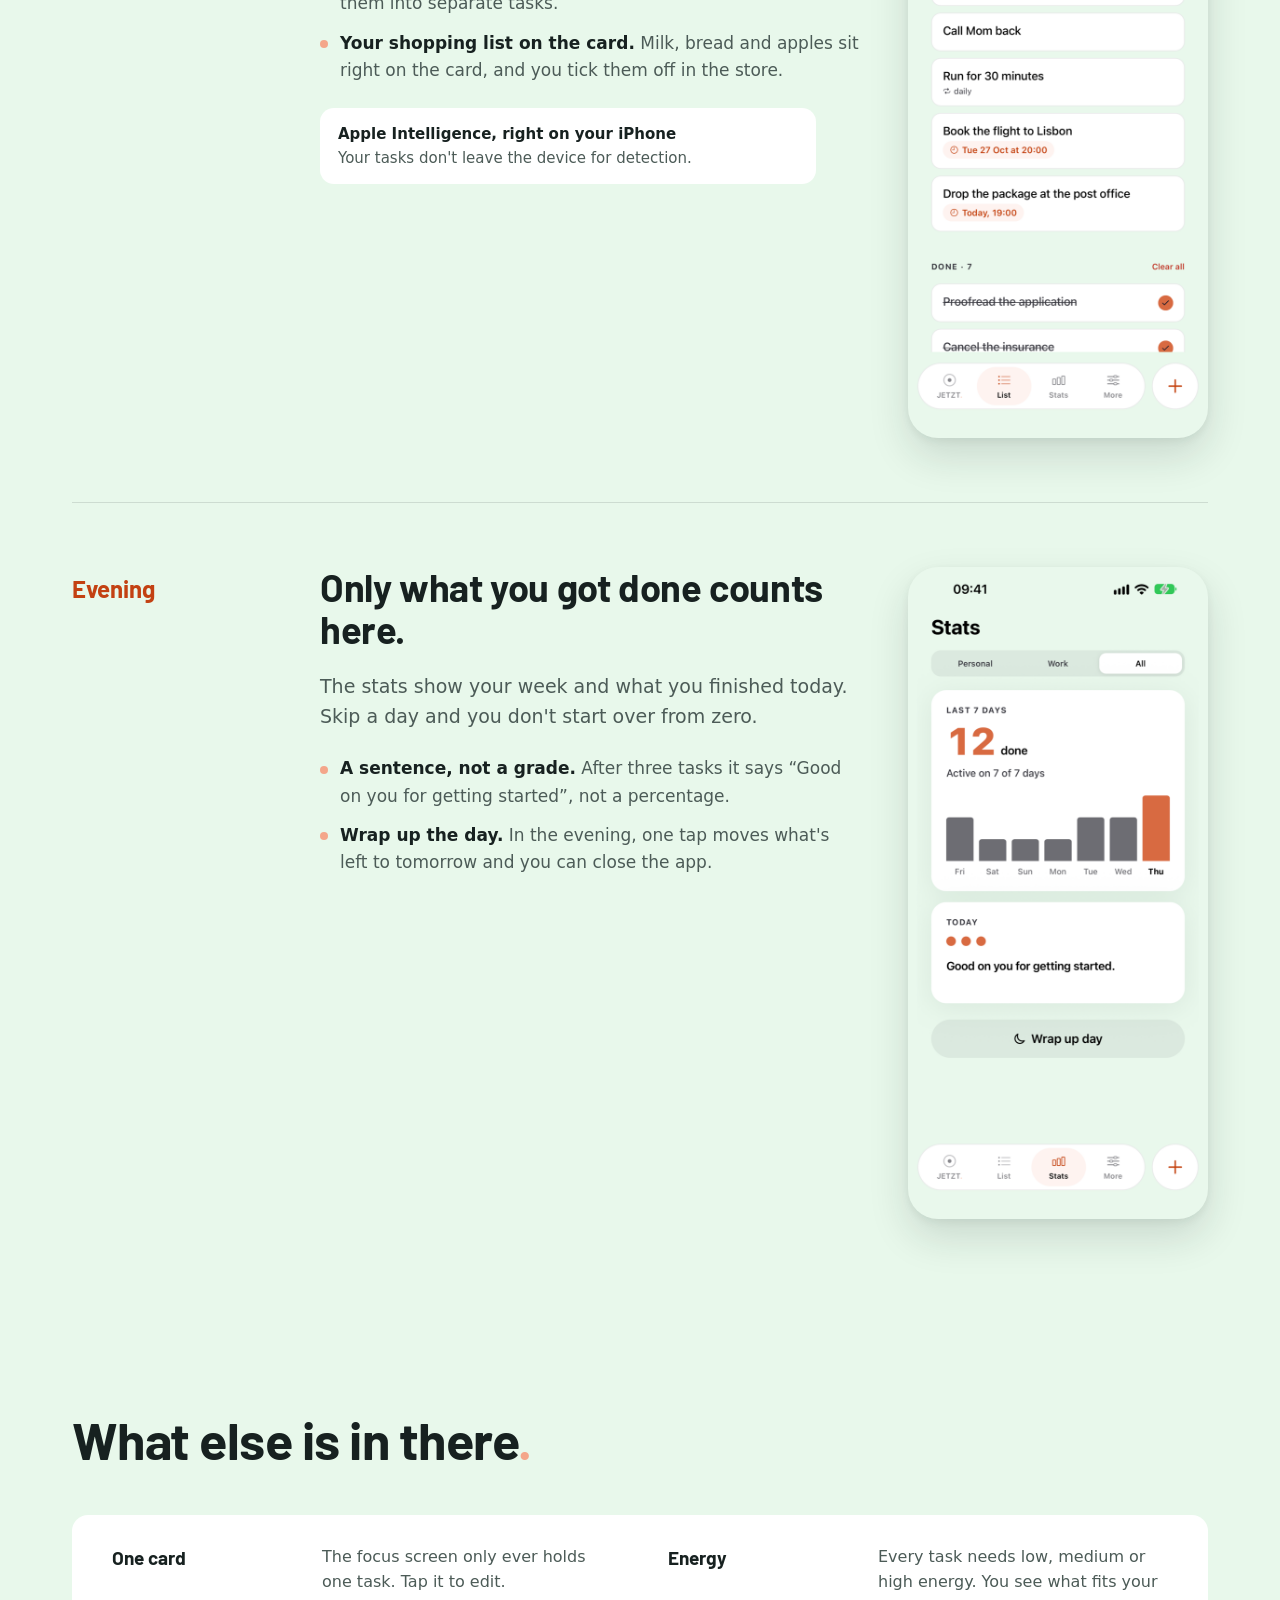
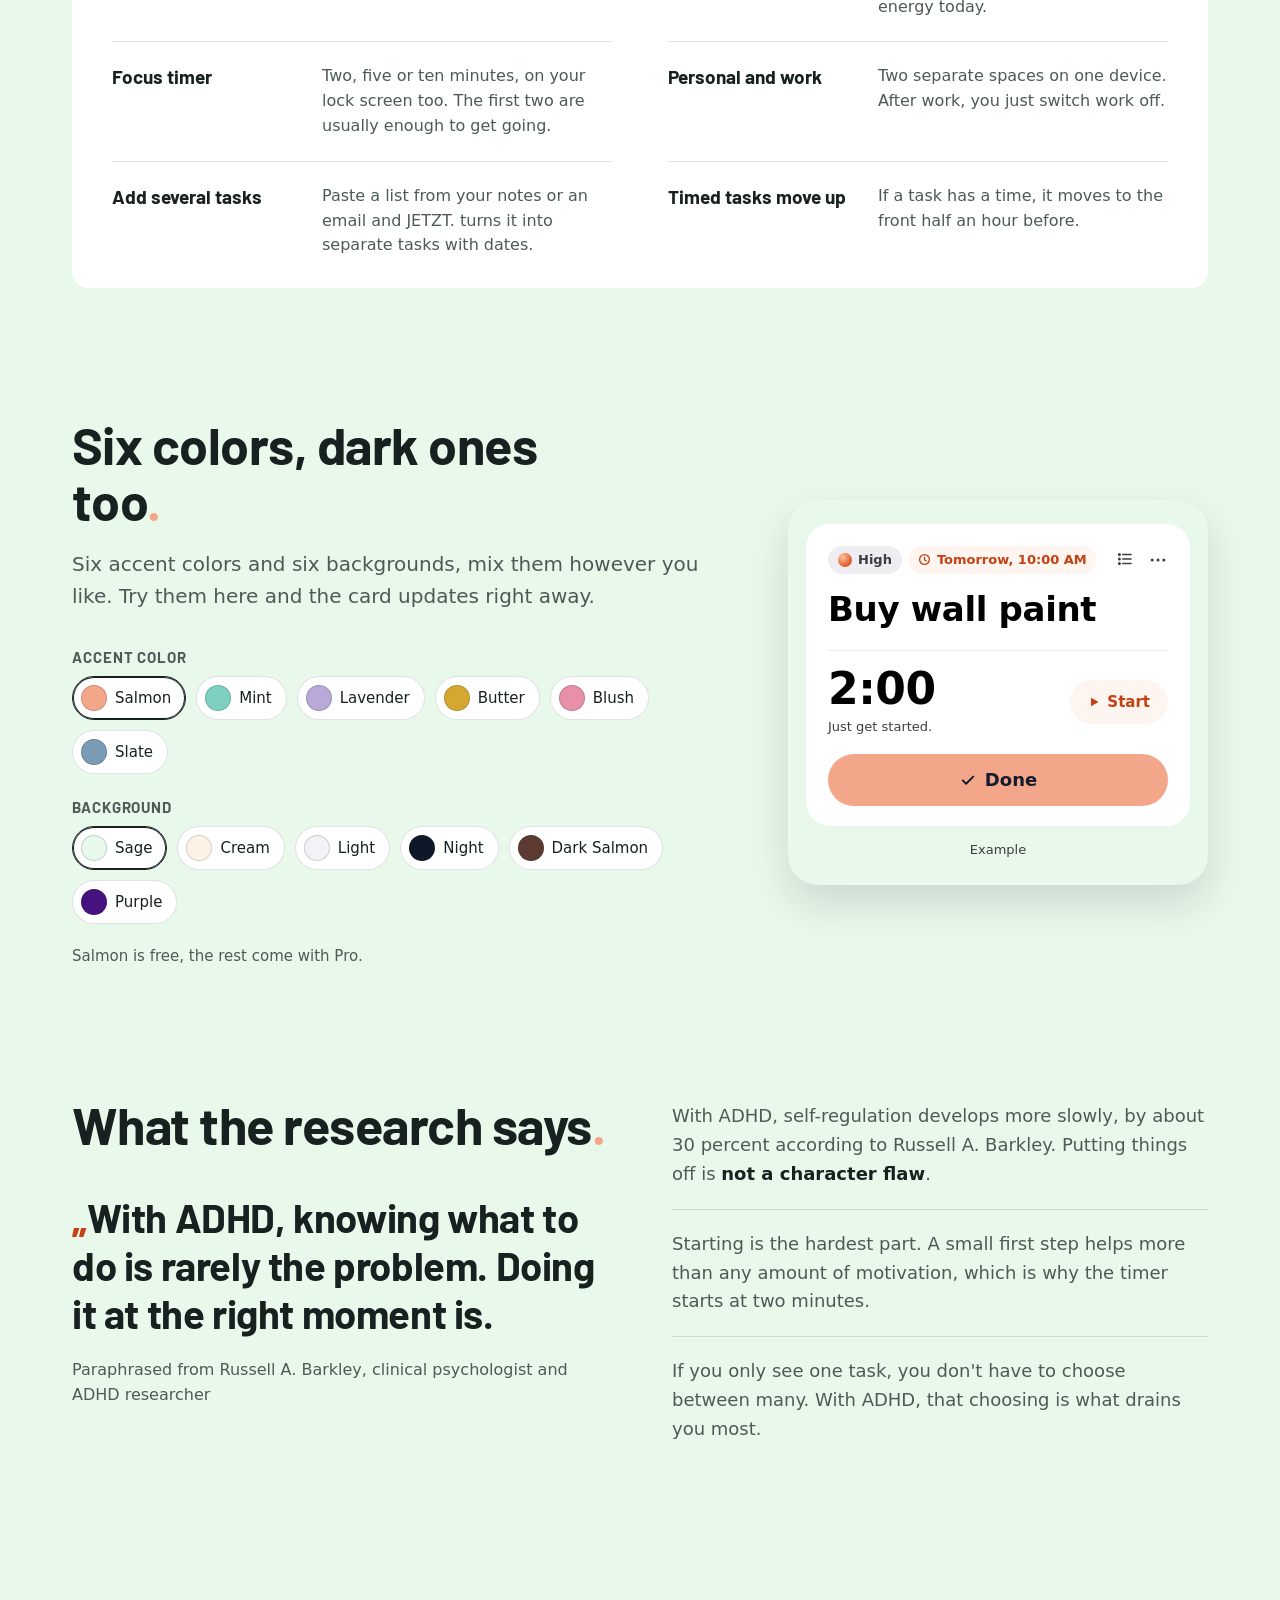
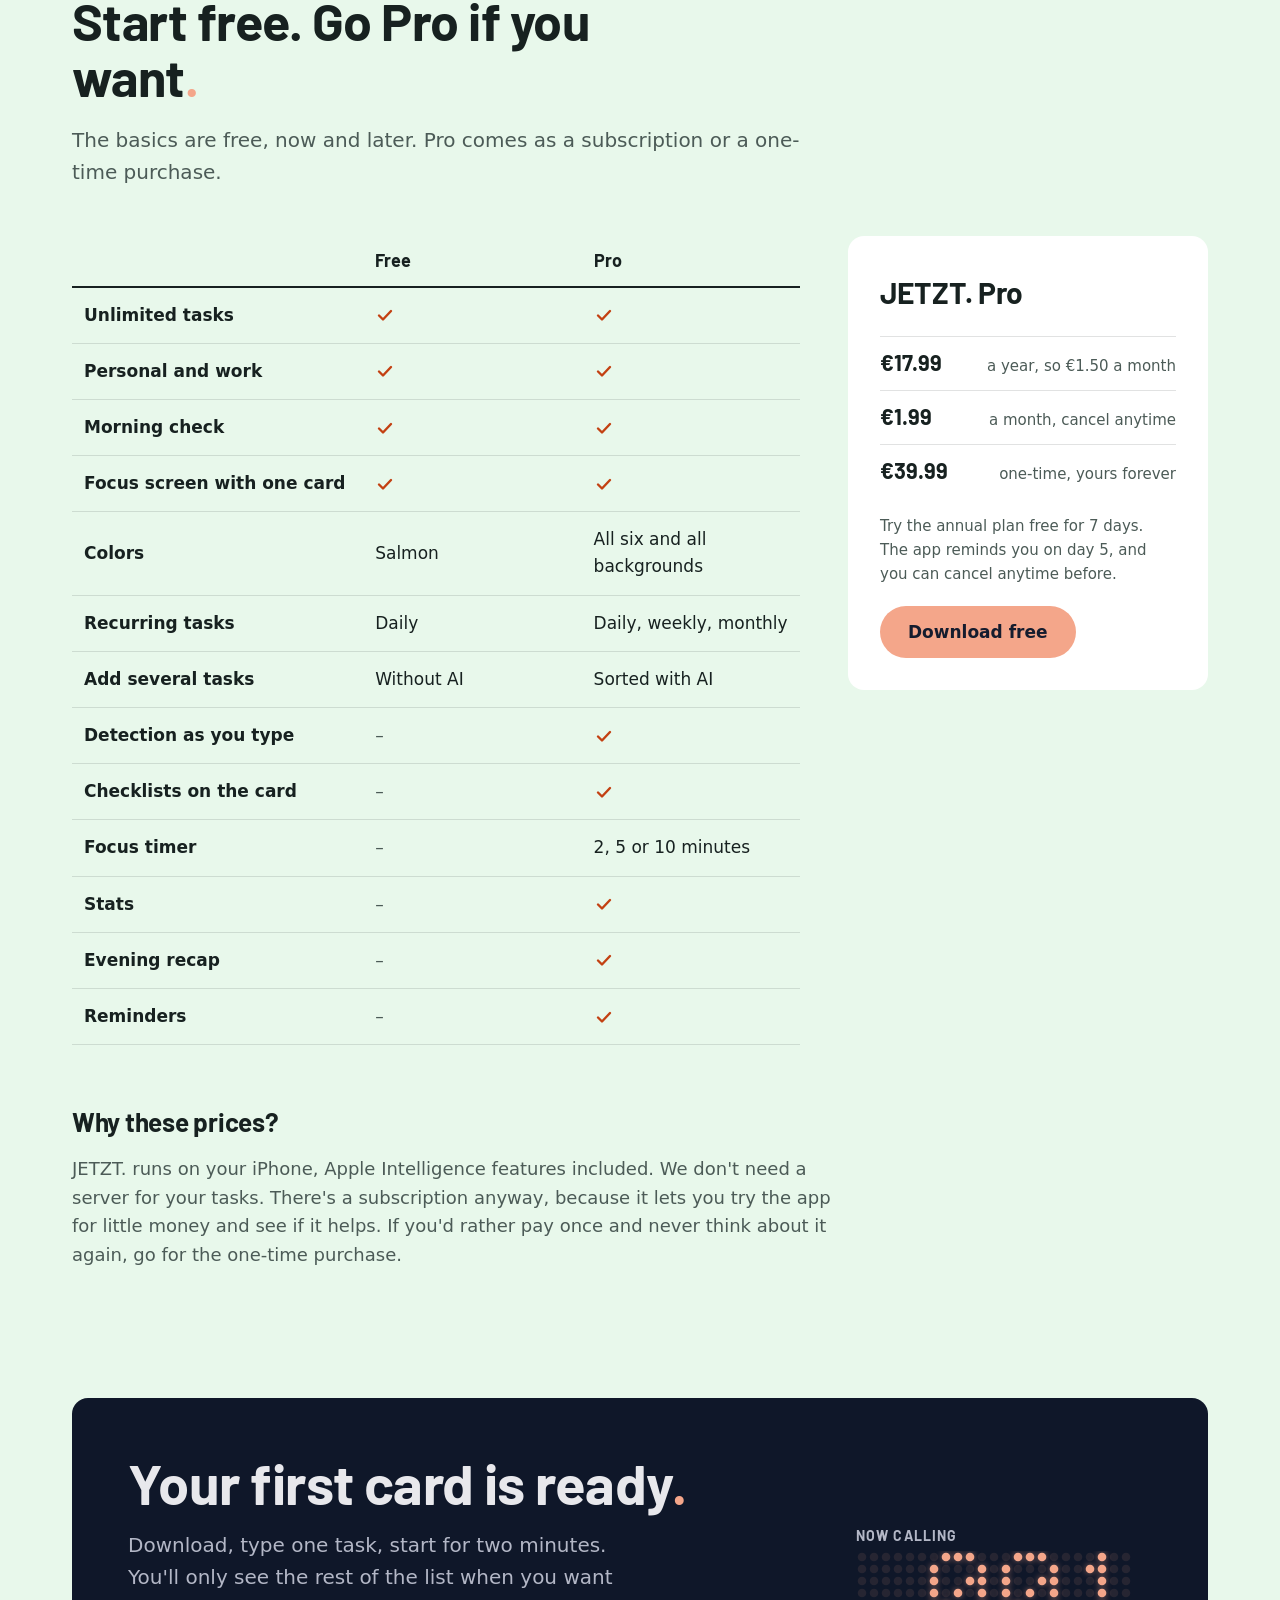
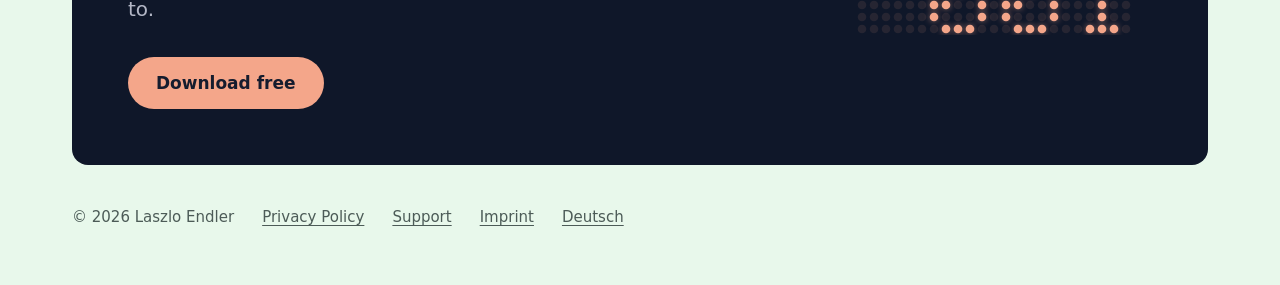
==== commit c92c2222: "JETZT.: Support-Seite DE/EN /support/ und /en/support/ mit Kontakt und acht häufigen Fragen: Kauf wi" ====
--- a/en/index.html
+++ b/en/index.html
@@ -18,6 +18,7 @@
 <nav aria-label="Main menu">
 <a href="#tag">The day</a>
 <a href="#preis">Pricing</a>
+<a href="support/">Support</a>
 <a href="../" lang="de">Deutsch</a>
 </nav>
 </header>
@@ -197,6 +198,7 @@
 <footer class="foot">
 <span>© 2026 Laszlo Endler</span>
 <a href="https://laszloendler.github.io/jetzt-app-legal/JETZT-Datenschutzerklaerung.html">Privacy Policy</a>
+<a href="support/">Support</a>
 <a href="https://laszloendler.github.io/jetzt-app-legal/JETZT-Impressum.html">Imprint</a>
 <a href="../" lang="de">Deutsch</a>
 </footer>
--- a/site.css
+++ b/site.css
@@ -221,6 +221,25 @@
 .foot a{color:var(--ink-2)}
 .foot a:hover{color:var(--ink)}
 
+/* Support */
+.board.support{grid-template-columns:minmax(0,1fr) minmax(0,1fr);align-items:end}
+.desk{border-top:1px solid var(--night-rule);padding-top:20px}
+.desk .lbl{display:block}
+.mail{display:inline-block;margin-top:10px;font:700 34px/1.2 var(--head);color:var(--accent);overflow-wrap:anywhere;text-underline-offset:5px}
+.mail:hover{color:#f6b8a1}
+.desk p{margin-top:14px;font-size:16px;color:var(--night-2);max-width:46ch}
+.qa{margin-top:40px;max-width:820px}
+.qa details{border-bottom:1px solid var(--rule)}
+.qa details:first-child{border-top:1px solid var(--rule)}
+.qa summary{list-style:none;display:flex;align-items:center;justify-content:space-between;gap:24px;min-height:64px;padding-block:14px;cursor:pointer;font:700 21px/1.3 var(--head)}
+.qa summary::-webkit-details-marker{display:none}
+.qa summary svg{flex:none;color:var(--accent-ink)}
+.qa details[open] summary svg{transform:rotate(180deg)}
+.qa p{font-size:17px;line-height:1.65;color:var(--ink-2);max-width:62ch;padding-bottom:22px}
+.top nav a[aria-current="page"]{color:var(--accent-ink);text-decoration:underline;text-decoration-thickness:2px}
+@media (prefers-reduced-motion:no-preference){.qa summary svg{transition:transform .2s ease-out}}
+@media (max-width:860px){.board.support{grid-template-columns:minmax(0,1fr)}.mail{font-size:26px}.qa summary{font-size:19px}}
+
 @media (max-width:1100px){
   .board{grid-template-columns:minmax(0,1fr) 400px;gap:40px;padding:44px}
   .board h1{font-size:60px}
